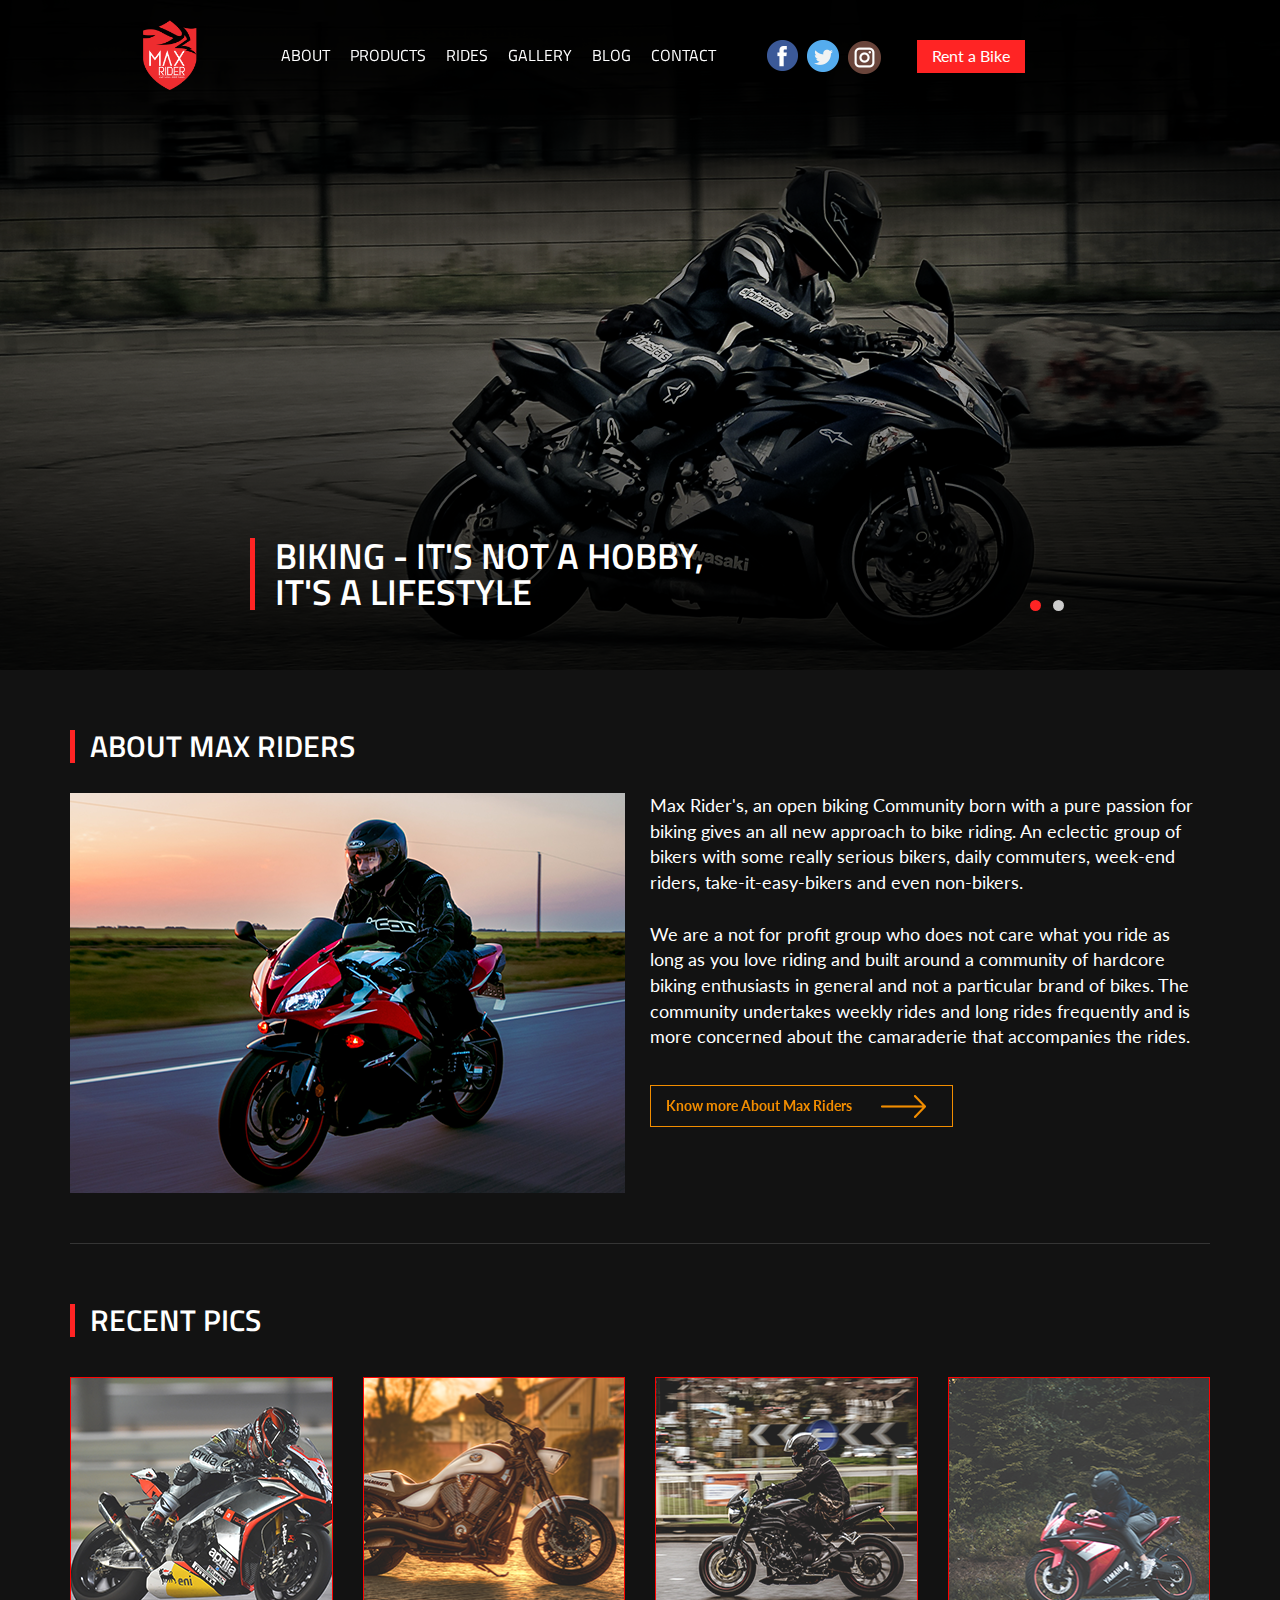
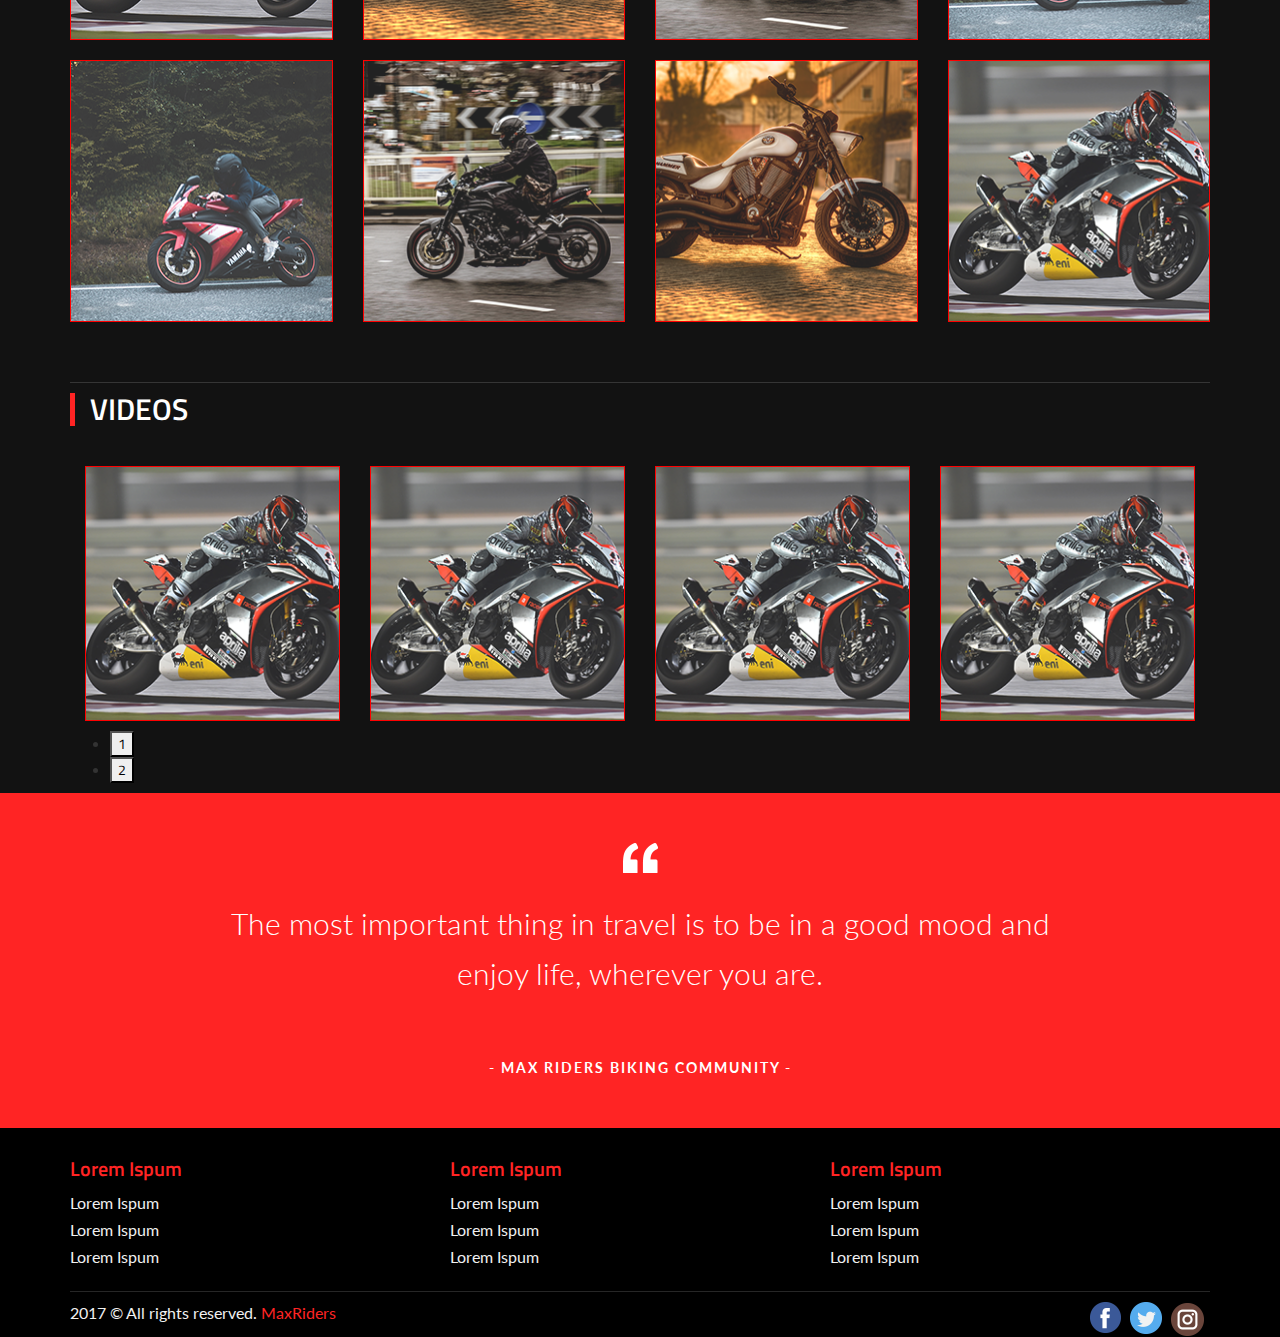
==== max-riders/index.html @ bf272538 "Update index.html" ====
<!DOCTYPE html>
<html>
  <head>
    <meta content="text/html; charset=utf-8" http-equiv="content-type">
    <title></title>
    <meta name="viewport" content="width=device-width, initial-scale=1.0">
    <meta name="description" content="">
    <meta name="author" content="">
    <!-- favicon -->
    <link rel="icon" type="image/png" sizes="32x32" href="images/favicon/favicon-32x32.png">
    <link rel="icon" type="image/png" sizes="16x16" href="images/favicon/favicon-16x16.png">
    <link rel="icon" href="images/favicon/favicon.ico" />
    <!-- favicon -->
    <!-- fonts -->
    <link href="https://fonts.googleapis.com/css?family=Titillium+Web:300,400,600,700" rel="stylesheet">
    <link href="https://fonts.googleapis.com/css?family=Lato:400,700" rel="stylesheet">
    <!-- fonts -->

    <link href="css/bootstrap.min.css" rel="stylesheet" type="text/css">
    <link rel="stylesheet" type="text/css" href="css/slider.css"/>
    <link rel="stylesheet" type="text/css" href="css/slider.css"/>
    <link rel="stylesheet" type="text/css" href="css/slider.css"/>

    <link href="css/flexslider.css" rel="stylesheet" type="text/css">
    <link href="css/swipebox.css" rel="stylesheet" type="text/css">
    <link rel="stylesheet" href="css/font-awesome.min.css">
    <link href="css/style.css" rel="stylesheet" type="text/css">
    <!--[if lt IE 9]>
<script src="js/html5shiv.js"></script> <script src="js/respond.min.js"></script>
<![endif]-->
  </head>
  <body>
    <header class="home_header nav-down">
      <nav class="navbar navbar-default">
        <div class="container">
          <!-- Brand and toggle get grouped for better mobile display -->
          <div class="navbar-header">
            <div id="nav-icon3" class="navbar-toggle collapsed" data-toggle="collapse"

              data-target="#bs-example-navbar-collapse-1" aria-expanded="false">
              <span></span> <span></span> <span></span> <span></span> </div>
            <a class="navbar-brand" href="index.html"></a>
          </div>
          <!-- Collect the nav links, forms, and other content for toggling -->
          <div class="collapse navbar-collapse" id="bs-example-navbar-collapse-1">
            <ul class="nav navbar-nav navbar">
              <li><a href="#">About</a></li>
              <li><a href="#">Products</a></li>
              <li><a href="#">Rides</a></li>
              <li><a href="#">Gallery</a></li>
              <li><a href="#">Blog</a></li>
              <li><a href="#">Contact </a></li>
            </ul>

            <div class="social-menu">
		        <ul class="social-list">
		          <li class="facebook"></li>
		          <li class="twitter"></li>
		          <li class="instagram"></li>
		        </ul>  
          	</div>

          	<div class="rent-div"><a href="" class="rent-button">Rent a Bike</a></div>

          </div>

          
          <!-- /.navbar-collapse --> </div>
        <!-- /.container-fluid -->
      </nav>
    </header>

	  <section class="slider">
	    <div class="flexslider">
	      <ul class="slides">
	        <li>
	          <img src="images/banner.png" />
	          <p class="flex-caption">Biking - It's not a hobby, It's a lifestyle</p>
	        </li>
	        <li>
	          <img src="images/banner.png" />
	          <p class="flex-caption">Biking - It's not a hobby, It's a lifestyle</p>
	        </li>
	        
	      </ul>
	    </div>  
	  </section>

	  <div class="container">
	  	<section class="about-sec">
	  			<h4 class="sec-title">ABOUT MAX RIDERS</h4>
	  			<div class="col-md-6">
	  				<div class="row">
	  					<img src="images/about.png" class="img-rsponsive">
	  				</div>
  				</div>
	  			<div class="col-md-6">
	  				<div class="row">
	  					<span class="about-content">Max Rider's, an open biking Community born with a pure passion for biking gives an all new approach to bike riding. An eclectic group of bikers with some really serious bikers, daily commuters, week-end riders, take-it-easy-bikers and even non-bikers. <br><br>  

						We are a not for profit group who does not care what you ride as long as you love riding and built around a community of hardcore biking enthusiasts in general and not a particular brand of bikes. The community undertakes weekly rides and long rides frequently and is more concerned about the camaraderie that accompanies the rides.
						</span>		
	  					<a href="#" class="about-butt hvr-sweep-to-right">Know more About Max Riders</a>

	  				</div>
	  			</div>
		  </section>
		</div>	
        <!-- recent pics -->
        <div class="container">
        	<section class="about-sec">
        		<h4 class="sec-title">RECENT PICS</h4>
        		<div class="row">
		          <div class="col-md-3">
		              <div class="card">
		                <div class="card-head"><a rel="gallery-1" href="images/pic1.png" class="swipebox" title="pic"><img src="images/pic1.png"></a></div>
		              </div>  
		          </div>  
		          <div class="col-md-3">
		              <div class="card">
		                <div class="card-head"><a rel="gallery-1" href="images/pic2.png" class="swipebox" title="pic"><img src="images/pic2.png"></a></div>
		              </div>  
		          </div> 
		          <div class="col-md-3">
		              <div class="card">
		                <div class="card-head"><a rel="gallery-1" href="images/pic3.png" class="swipebox" title="pic"><img src="images/pic3.png"></a></div>
		              </div>  
		          </div> 
		          <div class="col-md-3">
		              <div class="card">
		                <div class="card-head"><a rel="gallery-1" href="images/pic4.png" class="swipebox" title="pic"><img src="images/pic4.png"></a></div>
		              </div>  
		          </div> 
		          <div class="col-md-3">
		              <div class="card">
		                <div class="card-head"><a rel="gallery-1" href="images/pic4.png" class="swipebox" title="pic"><img src="images/pic4.png"></a></div>
		              </div>  
		          </div> 
		          <div class="col-md-3">
		              <div class="card">
		                <div class="card-head"><a rel="gallery-1" href="images/pic3.png" class="swipebox" title="pic"><img src="images/pic3.png"></a></div>
		              </div>  
		          </div> 
		          <div class="col-md-3">
		              <div class="card">
		                <div class="card-head"><a rel="gallery-1" href="images/pic2.png" class="swipebox" title="pic"><img src="images/pic2.png"></a></div>
		              </div>  
		          </div> 
		          <div class="col-md-3">
		              <div class="card">
		                <div class="card-head"><a rel="gallery-1" href="images/pic1.png" class="swipebox" title="pic"><img src="images/pic1.png"></a></div>
		              </div>  
		          </div> 
		      	</div><!-- row -->
           </section>
        </div>

        <div class="container">
        	<section class="video-section">  
			<h4 class="sec-title">VIDEOS</h4>
			    <div class="video-card">
				  <div class="col-md-3">
		              <div class="card">
		                <div class="card-head"><a rel="gallery-1" href="images/pic1.png" class="swipebox" title="pic"><img src="images/pic1.png"></a></div>
		              </div>  
		          </div> 
				  <div class="col-md-3">
		              <div class="card">
		                <div class="card-head"><a rel="gallery-1" href="images/pic1.png" class="swipebox" title="pic"><img src="images/pic1.png"></a></div>
		              </div>  
		          </div> 
				  <div class="col-md-3">
		              <div class="card">
		                <div class="card-head"><a rel="gallery-1" href="images/pic1.png" class="swipebox" title="pic"><img src="images/pic1.png"></a></div>
		              </div>  
		          </div> 
				  <div class="col-md-3">
		              <div class="card">
		                <div class="card-head"><a rel="gallery-1" href="images/pic1.png" class="swipebox" title="pic"><img src="images/pic1.png"></a></div>
		              </div>  
		          </div> 
				  <div class="col-md-3">
		              <div class="card">
		                <div class="card-head"><a rel="gallery-1" href="images/pic1.png" class="swipebox" title="pic"><img src="images/pic1.png"></a></div>
		              </div>  
		          </div> 
				</div> 
        	</section>
        </div>	

        <!-- quotes -->
        <section class="red quotes-section">
        	<div class="container">
        		<div class="wrapper">
        			<span class="quotes-img"></span>
        			<span class="quotes-text">The most important thing in travel is to be in a good mood and enjoy life, wherever you are.</span>
        			<span class="quotes-author">- Max Riders Biking Community -</span>
        		</div>	
        	</div>	
        </section>
   <!-- <div class="col-md-3">
              <div class="card-product">
                <div class="card-head"><img src="images/pic1.png"></div>
                <div class="card-footer">something goes here</div>
              </div>  
          </div>  -->
    <footer>
      <div class="container">
        <div class="footer-menu">
        	<div class="col-md-4">
        		<div class="row">
        		<h5 class="menu-title">Lorem Ispum</h5>
        		<ul class="foot-list">
        			<li>Lorem Ispum</li>
        			<li>Lorem Ispum</li>
        			<li>Lorem Ispum</li>
        		</ul>	
        		</div>
        	</div>
        	<div class="col-md-4">
        		<div class="row">
        		<h5 class="menu-title">Lorem Ispum</h5>
        		<ul class="foot-list">
        			<li>Lorem Ispum</li>
        			<li>Lorem Ispum</li>
        			<li>Lorem Ispum</li>
        		</ul>
        		</div>	
        	</div>
        	<div class="col-md-4">
        		<div class="row">
        		<h5 class="menu-title">Lorem Ispum</h5>
        		<ul class="foot-list">
        			<li>Lorem Ispum</li>
        			<li>Lorem Ispum</li>
        			<li>Lorem Ispum</li>
        		</ul>
        		</div>
        	</div>
        </div>			
      	<div class="copyrights-sec">
        	<div class="col-md-6">
        		<div class="row">
          			<p class="copy">2017 &copy; All rights reserved. <span class="maxriders">MaxRiders</span></p>
        		</div>	
        	</div>
        	<div class="col-md-6">
          		<div class="row">
          			<div class="social-menu">
				        <ul class="social-list">
				          <li class="facebook"></li>
				          <li class="twitter"></li>
				          <li class="instagram"></li>
				        </ul>  
          			</div>
          		</div>	
        	</div>
      	</div>
      </div>
    </footer>
    <script src="js/jquery.min.js"></script>
    <script src="js/bootstrap.min.js"></script>
    <script src="js/flexslider-min.js"></script>
    <script src="js/jquery.swipebox.js"></script>
    <script src="js/slick.js"></script>

    <script src="js/custom.js"></script>
    <script type="text/javascript">
  

jQuery(document).ready(function () {
  $(document).ready(function(){
    $('#nav-icon3').click(function(){
      $(this).toggleClass('open');
    });
});

$(window).load(function() {
  $('.flexslider').flexslider({
    animation: "slide",
    directionNav: false
  });
});

});

$('.video-card').slick({
  dots: true,
  arrows:false,
  infinite: false,
  speed: 300,
  slidesToShow: 4,
  slidesToScroll: 4
  });
</script>
<script type="text/javascript">
;( function( $ ) {

	$( '.swipebox' ).swipebox();

} )( jQuery );
</script>

</body>
</html>
---- max-riders/css/slider.css ----
/* Slider */
.slick-slider
{
    position: relative;

    display: block;
    box-sizing: border-box;

    -webkit-user-select: none;
       -moz-user-select: none;
        -ms-user-select: none;
            user-select: none;

    -webkit-touch-callout: none;
    -khtml-user-select: none;
    -ms-touch-action: pan-y;
        touch-action: pan-y;
    -webkit-tap-highlight-color: transparent;
}

.slick-list
{
    position: relative;

    display: block;
    overflow: hidden;

    margin: 0;
    padding: 0;
}
.slick-list:focus
{
    outline: none;
}
.slick-list.dragging
{
    cursor: pointer;
    cursor: hand;
}

.slick-slider .slick-track,
.slick-slider .slick-list
{
    -webkit-transform: translate3d(0, 0, 0);
       -moz-transform: translate3d(0, 0, 0);
        -ms-transform: translate3d(0, 0, 0);
         -o-transform: translate3d(0, 0, 0);
            transform: translate3d(0, 0, 0);
}

.slick-track
{
    position: relative;
    top: 0;
    left: 0;

    display: block;
    margin-left: auto;
    margin-right: auto;
}
.slick-track:before,
.slick-track:after
{
    display: table;

    content: '';
}
.slick-track:after
{
    clear: both;
}
.slick-loading .slick-track
{
    visibility: hidden;
}

.slick-slide
{
    display: none;
    float: left;

    height: 100%;
    min-height: 1px;
}
[dir='rtl'] .slick-slide
{
    float: right;
}
.slick-slide img
{
    display: block;
}
.slick-slide.slick-loading img
{
    display: none;
}
.slick-slide.dragging img
{
    pointer-events: none;
}
.slick-initialized .slick-slide
{
    display: block;
}
.slick-loading .slick-slide
{
    visibility: hidden;
}
.slick-vertical .slick-slide
{
    display: block;

    height: auto;

    border: 1px solid transparent;
}
.slick-arrow.slick-hidden {
    display: none;
}
---- max-riders/css/slider.css ----
/* Slider */
.slick-slider
{
    position: relative;

    display: block;
    box-sizing: border-box;

    -webkit-user-select: none;
       -moz-user-select: none;
        -ms-user-select: none;
            user-select: none;

    -webkit-touch-callout: none;
    -khtml-user-select: none;
    -ms-touch-action: pan-y;
        touch-action: pan-y;
    -webkit-tap-highlight-color: transparent;
}

.slick-list
{
    position: relative;

    display: block;
    overflow: hidden;

    margin: 0;
    padding: 0;
}
.slick-list:focus
{
    outline: none;
}
.slick-list.dragging
{
    cursor: pointer;
    cursor: hand;
}

.slick-slider .slick-track,
.slick-slider .slick-list
{
    -webkit-transform: translate3d(0, 0, 0);
       -moz-transform: translate3d(0, 0, 0);
        -ms-transform: translate3d(0, 0, 0);
         -o-transform: translate3d(0, 0, 0);
            transform: translate3d(0, 0, 0);
}

.slick-track
{
    position: relative;
    top: 0;
    left: 0;

    display: block;
    margin-left: auto;
    margin-right: auto;
}
.slick-track:before,
.slick-track:after
{
    display: table;

    content: '';
}
.slick-track:after
{
    clear: both;
}
.slick-loading .slick-track
{
    visibility: hidden;
}

.slick-slide
{
    display: none;
    float: left;

    height: 100%;
    min-height: 1px;
}
[dir='rtl'] .slick-slide
{
    float: right;
}
.slick-slide img
{
    display: block;
}
.slick-slide.slick-loading img
{
    display: none;
}
.slick-slide.dragging img
{
    pointer-events: none;
}
.slick-initialized .slick-slide
{
    display: block;
}
.slick-loading .slick-slide
{
    visibility: hidden;
}
.slick-vertical .slick-slide
{
    display: block;

    height: auto;

    border: 1px solid transparent;
}
.slick-arrow.slick-hidden {
    display: none;
}
---- max-riders/css/slider.css ----
/* Slider */
.slick-slider
{
    position: relative;

    display: block;
    box-sizing: border-box;

    -webkit-user-select: none;
       -moz-user-select: none;
        -ms-user-select: none;
            user-select: none;

    -webkit-touch-callout: none;
    -khtml-user-select: none;
    -ms-touch-action: pan-y;
        touch-action: pan-y;
    -webkit-tap-highlight-color: transparent;
}

.slick-list
{
    position: relative;

    display: block;
    overflow: hidden;

    margin: 0;
    padding: 0;
}
.slick-list:focus
{
    outline: none;
}
.slick-list.dragging
{
    cursor: pointer;
    cursor: hand;
}

.slick-slider .slick-track,
.slick-slider .slick-list
{
    -webkit-transform: translate3d(0, 0, 0);
       -moz-transform: translate3d(0, 0, 0);
        -ms-transform: translate3d(0, 0, 0);
         -o-transform: translate3d(0, 0, 0);
            transform: translate3d(0, 0, 0);
}

.slick-track
{
    position: relative;
    top: 0;
    left: 0;

    display: block;
    margin-left: auto;
    margin-right: auto;
}
.slick-track:before,
.slick-track:after
{
    display: table;

    content: '';
}
.slick-track:after
{
    clear: both;
}
.slick-loading .slick-track
{
    visibility: hidden;
}

.slick-slide
{
    display: none;
    float: left;

    height: 100%;
    min-height: 1px;
}
[dir='rtl'] .slick-slide
{
    float: right;
}
.slick-slide img
{
    display: block;
}
.slick-slide.slick-loading img
{
    display: none;
}
.slick-slide.dragging img
{
    pointer-events: none;
}
.slick-initialized .slick-slide
{
    display: block;
}
.slick-loading .slick-slide
{
    visibility: hidden;
}
.slick-vertical .slick-slide
{
    display: block;

    height: auto;

    border: 1px solid transparent;
}
.slick-arrow.slick-hidden {
    display: none;
}
---- max-riders/css/swipebox.css ----
/*! Swipebox v1.3.0 | Constantin Saguin csag.co | MIT License | github.com/brutaldesign/swipebox */
html.swipebox-html.swipebox-touch {
  overflow: hidden !important;
}

#swipebox-overlay img {
  border: none !important;
}

#swipebox-overlay {
  width: 100%;
  height: 100%;
  position: fixed;
  top: 0;
  left: 0;
  z-index: 99999 !important;
  overflow: hidden;
  -webkit-user-select: none;
     -moz-user-select: none;
      -ms-user-select: none;
          user-select: none;
}

#swipebox-container {
  position: relative;
  width: 100%;
  height: 100%;
}

#swipebox-slider {
  -webkit-transition: -webkit-transform 0.4s ease;
          transition: transform 0.4s ease;
  height: 100%;
  left: 0;
  top: 0;
  width: 100%;
  white-space: nowrap;
  position: absolute;
  display: none;
  cursor: pointer;
}
#swipebox-slider .slide {
  height: 100%;
  width: 100%;
  line-height: 1px;
  text-align: center;
  display: inline-block;
}
#swipebox-slider .slide:before {
  content: "";
  display: inline-block;
  height: 50%;
  width: 1px;
  margin-right: -1px;
}
#swipebox-slider .slide img,
#swipebox-slider .slide .swipebox-video-container,
#swipebox-slider .slide .swipebox-inline-container {
  display: inline-block;
  max-height: 100%;
  max-width: 100%;
  margin: 0;
  padding: 0;
  width: auto;
  height: auto;
  vertical-align: middle;
}
#swipebox-slider .slide .swipebox-video-container {
  background: none;
  max-width: 1140px;
  max-height: 100%;
  width: 100%;
  padding: 5%;
  -webkit-box-sizing: border-box;
          box-sizing: border-box;
}
#swipebox-slider .slide .swipebox-video-container .swipebox-video {
  width: 100%;
  height: 0;
  padding-bottom: 56.25%;
  overflow: hidden;
  position: relative;
}
#swipebox-slider .slide .swipebox-video-container .swipebox-video iframe {
  width: 100% !important;
  height: 100% !important;
  position: absolute;
  top: 0;
  left: 0;
}
#swipebox-slider .slide-loading {
  background: url(../images/loader.gif) no-repeat center center;
}

#swipebox-bottom-bar,
#swipebox-top-bar {
  -webkit-transition: 0.5s;
          transition: 0.5s;
  position: absolute;
  left: 0;
  z-index: 999;
  height: 50px;
  width: 100%;
}

#swipebox-bottom-bar {
  bottom: -50px;
}
#swipebox-bottom-bar.visible-bars {
  -webkit-transform: translate3d(0, -50px, 0);
          transform: translate3d(0, -50px, 0);
}

#swipebox-top-bar {
  top: -50px;
}
#swipebox-top-bar.visible-bars {
  -webkit-transform: translate3d(0, 50px, 0);
          transform: translate3d(0, 50px, 0);
}

#swipebox-title {
  display: block;
  width: 100%;
  text-align: center;
}

#swipebox-prev,
#swipebox-next,
#swipebox-close {
  background-image: url(../images/icons.png);
  background-repeat: no-repeat;
  border: none !important;
  text-decoration: none !important;
  cursor: pointer;
  width: 50px;
  height: 50px;
  top: 0;
}

#swipebox-arrows {
  display: block;
  margin: 0 auto;
  width: 100%;
  height: 50px;
}

#swipebox-prev {
  background-position: -32px 13px;
  float: left;
}

#swipebox-next {
  background-position: -78px 13px;
  float: right;
}

#swipebox-close {
  top: 0;
  right: 0;
  position: absolute;
  z-index: 9999;
  background-position: 15px 12px;
}

.swipebox-no-close-button #swipebox-close {
  display: none;
}

#swipebox-prev.disabled,
#swipebox-next.disabled {
  opacity: 0.3;
}

.swipebox-no-touch #swipebox-overlay.rightSpring #swipebox-slider {
  -webkit-animation: rightSpring 0.3s;
          animation: rightSpring 0.3s;
}
.swipebox-no-touch #swipebox-overlay.leftSpring #swipebox-slider {
  -webkit-animation: leftSpring 0.3s;
          animation: leftSpring 0.3s;
}

.swipebox-touch #swipebox-container:before, .swipebox-touch #swipebox-container:after {
  -webkit-backface-visibility: hidden;
          backface-visibility: hidden;
  -webkit-transition: all .3s ease;
          transition: all .3s ease;
  content: ' ';
  position: absolute;
  z-index: 999;
  top: 0;
  height: 100%;
  width: 20px;
  opacity: 0;
}
.swipebox-touch #swipebox-container:before {
  left: 0;
  -webkit-box-shadow: inset 10px 0px 10px -8px #656565;
          box-shadow: inset 10px 0px 10px -8px #656565;
}
.swipebox-touch #swipebox-container:after {
  right: 0;
  -webkit-box-shadow: inset -10px 0px 10px -8px #656565;
          box-shadow: inset -10px 0px 10px -8px #656565;
}
.swipebox-touch #swipebox-overlay.leftSpringTouch #swipebox-container:before {
  opacity: 1;
}
.swipebox-touch #swipebox-overlay.rightSpringTouch #swipebox-container:after {
  opacity: 1;
}

@-webkit-keyframes rightSpring {
  0% {
    left: 0;
  }

  50% {
    left: -30px;
  }

  100% {
    left: 0;
  }
}

@keyframes rightSpring {
  0% {
    left: 0;
  }

  50% {
    left: -30px;
  }

  100% {
    left: 0;
  }
}
@-webkit-keyframes leftSpring {
  0% {
    left: 0;
  }

  50% {
    left: 30px;
  }

  100% {
    left: 0;
  }
}
@keyframes leftSpring {
  0% {
    left: 0;
  }

  50% {
    left: 30px;
  }

  100% {
    left: 0;
  }
}
@media screen and (min-width: 800px) {
  #swipebox-close {
    right: 10px;
  }

  #swipebox-arrows {
    width: 92%;
    max-width: 800px;
  }
}
/* Skin 
--------------------------*/
#swipebox-overlay {
  background: #0d0d0d;
}

#swipebox-bottom-bar,
#swipebox-top-bar {
  text-shadow: 1px 1px 1px black;
  background: #000;
  opacity: 0.95;
}

#swipebox-top-bar {
  color: white !important;
  font-size: 15px;
  line-height: 43px;
  font-family: Helvetica, Arial, sans-serif;
}
---- max-riders/css/style.css ----
body{font-family: 'Lato', sans-serif;font-family: 'Titillium Web', sans-serif;background: #121212}
.col-centered{float:none !important;margin:0 auto;}
.center{margin:0 auto;display:block;}
.navbar-brand{float:left;padding:35px 15px;font-size:18px;line-height:20px;width:200px;height:50px;background-image:url(../images/logo.png);background-repeat:no-repeat;background-position:center;background-size:contain;}
nav.navbar.navbar-default{background:rgba(0,0,0,.5);border:none;margin-bottom:0px;border-radius:0;padding: 20px 0px;}
.navbar>.container .navbar-brand{margin-left:unset;}
.social-menu {display: inline;float: left;margin: 20px 0px; }
ul.social-list { list-style: none;}
ul.social-list li {float: left;width: 40px;height: 35px;padding-right: 5px; }
li.facebook { background: url(../images/facebook.png) no-repeat 0 0;}
li.twitter { background: url(../images/twitter.png) no-repeat 0 0;}
li.instagram { background: url(../images/instagram.png) no-repeat 0 0;}
.rent-div { display: block;margin: 20px 30px;float: left;}
a.rent-button {padding: 5px 15px;background: #ff2424;color: #fff;display: block;font-size: 16px;font-family: 'Lato', sans-serif;ont-weight: 700;transition: 0.3s ease;}
a.rent-button:hover {background: #e21b1b;color: #fff;transition: 0.3s ease;text-decoration: none;}
.home_header  {position: fixed;top: 0;transition: top 0.2s ease-in-out;width: 100%;height: 80px;z-index: 999;}
.nav-up {top: -80px; }
nav.navbar.navbar-default .nav li a{color:#fff;font-size:16px;text-transform:uppercase;font-family: 'Titillium Web', sans-serif;padding:0px 10px;margin:10px 0px;line-height:18px;}
nav.navbar.navbar-default .nav li a:hover{color:#ff2424;}
.navbar-nav li{padding:15px 0px;}
.navbar-default .navbar-toggle{border-color:transparent;background:transparent;}
.navbar-default .navbar-toggle:hover, .navbar-default .navbar-toggle:focus{background-color:transparent;border:none;outline:none;}
.navbar-toggle{margin-top:15px;}
#nav-icon3{width:30px;height:30px;position:relative;-webkit-transform:rotate(0deg);-moz-transform:rotate(0deg);-o-transform:rotate(0deg);transform:rotate(0deg);-webkit-transition:.5s ease-in-out;-moz-transition:.5s ease-in-out;-o-transition:.5s ease-in-out;transition:.5s ease-in-out;cursor:pointer;}
#nav-icon3 span{display:block;position:absolute;height:3px;width:100%;background:#d3531a;border-radius:9px;opacity:1;left:0;-webkit-transform:rotate(0deg);-moz-transform:rotate(0deg);-o-transform:rotate(0deg);transform:rotate(0deg);-webkit-transition:.25s ease-in-out;-moz-transition:.25s ease-in-out;-o-transition:.25s ease-in-out;transition:.25s ease-in-out;}
#nav-icon3 span:nth-child(1){top:0px;}
#nav-icon3 span:nth-child(2),#nav-icon3 span:nth-child(3){top:10px;}
#nav-icon3 span:nth-child(4){top:20px;}
#nav-icon3.open span:nth-child(1){top:18px;width:0%;left:50%;}
#nav-icon3.open span:nth-child(2){-webkit-transform:rotate(45deg);-moz-transform:rotate(45deg);-o-transform:rotate(45deg);transform:rotate(45deg);}
#nav-icon3.open span:nth-child(3){-webkit-transform:rotate(-45deg);-moz-transform:rotate(-45deg);-o-transform:rotate(-45deg);transform:rotate(-45deg);}
#nav-icon3.open span:nth-child(4){top:18px;width:0%;left:50%;}
p.flex-caption {position: absolute;color: #fff;bottom: 50px;margin-left: 250px;width: 500px;text-transform: uppercase;font-size: 36px;line-height: 1;font-weight: 600;border-left: 5px solid #ff2424;padding-left: 20px;font-family: 'Titillium Web', sans-serif;}

/*about section*/
section.about-sec { display: block; padding: 50px 0px;border-bottom: 1px solid #353535;overflow: hidden;clear: both;}
h4.sec-title {border-left: 5px solid #ff2424;padding-left: 15px;text-transform: uppercase;font-size: 30px;font-family: 'Titillium Web', sans-serif;font-weight: 600;color: #fff;margin-bottom: 30px;}
span.about-content {  display: block;color: #fff;padding: 0px 10px;font-size: 18px; font-weight: 400;font-family: 'Lato', sans-serif;margin-bottom: 15px;}
a.about-butt { margin: 20px 10px;padding: 10px 100px 10px 15px;border: 1px solid #f28d00;color: #f28d00;font-family: 'Lato', sans-serif;font-weight: 700;background: url(../images/button-icon.png) no-repeat 90% center;display: inline-block;}
.hvr-sweep-to-right {display: inline-block;vertical-align: middle;-webkit-transform: perspective(1px) translateZ(0);transform: perspective(1px) translateZ(0);box-shadow: 0 0 1px transparent;position: relative;-webkit-transition-property: color;transition-property: color;-webkit-transition-duration: 0.2s;transition-duration: 0.2s;}
.hvr-sweep-to-right:before { content: "";position: absolute;z-index: -1;top: 0;left: 0;right: 0;bottom: 0;background: #f28d00;background: #f28d00 url(../images/button-icon-white.png) no-repeat 90% center;-webkit-transform: scaleX(0);transform: scaleX(0);-webkit-transform-origin: 0 50%;transform-origin: 0 50%;-webkit-transition-property: transform;transition-property: transform;-webkit-transition-duration: 0.2s;transition-duration: 0.2s;-webkit-transition-timing-function: ease-out;transition-timing-function: ease-out;}
.hvr-sweep-to-right:hover, .hvr-sweep-to-right:focus, .hvr-sweep-to-right:active {color: white;text-decoration: none;}
.hvr-sweep-to-right:hover:before, .hvr-sweep-to-right:focus:before, .hvr-sweep-to-right:active:before {-webkit-transform: scaleX(1); transform: scaleX(1);}

/*footer*/
footer {background: #000;display: block;padding: 20px 0px 0px;}
h5.menu-title{font-family: 'Titillium Web', sans-serif;font-weight: 600;font-size: 20px;color: #ff2424}
ul.foot-list {list-style: none;padding: 0;}
ul.foot-list li{font-size: 16px;color: #f1f1f1;padding: 2px 0px; font-weight: 400;font-family: 'Lato', sans-serif;}
.footer-menu {display: block;padding-bottom: 10px;overflow: auto;border-bottom: 1px solid #262626;}
.copyrights-sec {display: block;padding: 10px 0px 0px;}
p.copy{font-size: 16px;font-weight: 400;font-family: 'Lato', sans-serif;color: #f1f1f1;}
.maxriders{color:#ff2424;}
.copyrights-sec .social-menu {display: inline; float: right; margin: 0 0px;}

/*red band*/
section.red.quotes-section { display: block; overflow: auto; padding: 50px 0px;background: #ff2424;}
span.quotes-img {display: block;padding: 15px 0px;background: url(../images/quotes.png) no-repeat center;}
span.quotes-text { display: block;color: #fff;font-size: 30px;font-weight: 300;font-family: 'Lato', sans-serif;padding:25px 130px 60px;text-align: center;line-height: 50px;}
span.quotes-author {display: block;text-align: center;color: #fff;font-size: 14px;text-transform: uppercase;letter-spacing: 2px;font-weight: 700;font-family: 'Lato', sans-serif;}
/*card styles*/

.card{border: 1px solid red;overflow: hidden;margin:10px 0px;}
.card:hover .card-head img{transform: scale(1.1);transition: 0.2s ease;}
.card-head img{width: 100%;transition: 0.2s ease;}

.card-product{border: 1px solid red;overflow: hidden;}
.card-product:hover {transition: 0.2s ease;background: red;z-index: 5}
.card-product:hover .card-head img{transition: 0.2s ease;background: red;z-index: 15}
.card-head img{width: 100%;transition: 0.2s ease;}

@media(max-width:1600px){
}
@media(max-width:1440px){
}
@media(max-width:1366px){




}
@media(max-width:1280px){
}

@media screen and (max-width: 1279px) and (min-width: 1025px) {

}


@media (max-width:1024px){
	.navbar-brand{float:left;padding:30px 15px;font-size:18px;line-height:20px;width:250px;height:29px;}
}

@media screen and (max-width: 1023px) and (min-width: 800px) {
}

@media (max-width:992px){}
@media(min-width:801px) (max-width:991px){}

@media(max-width:800px){
.navbar-brand{float:left;padding:32px 0px;font-size:18px;line-height:20px;width:180px;height:29px;}
nav.navbar.navbar-default .nav li a{color:#fff;font-size:11px;padding:0px 5px;margin:10px 0px;}
}

@media(max-width:767px){
.navbar>.container .navbar-brand{margin-left:15px;}
.navbar-nav li{padding:3px 0px;}
nav.navbar.navbar-default .nav li a{border-right:none;}
}

@media(max-width:667px){}
@media(max-width:640px){}
@media (max-width:480px){}
@media(max-width:435px){}
@media(max-width:414px){}
@media(max-width:375px){}
@media(max-width:360px){}
@media(max-width:320px){}
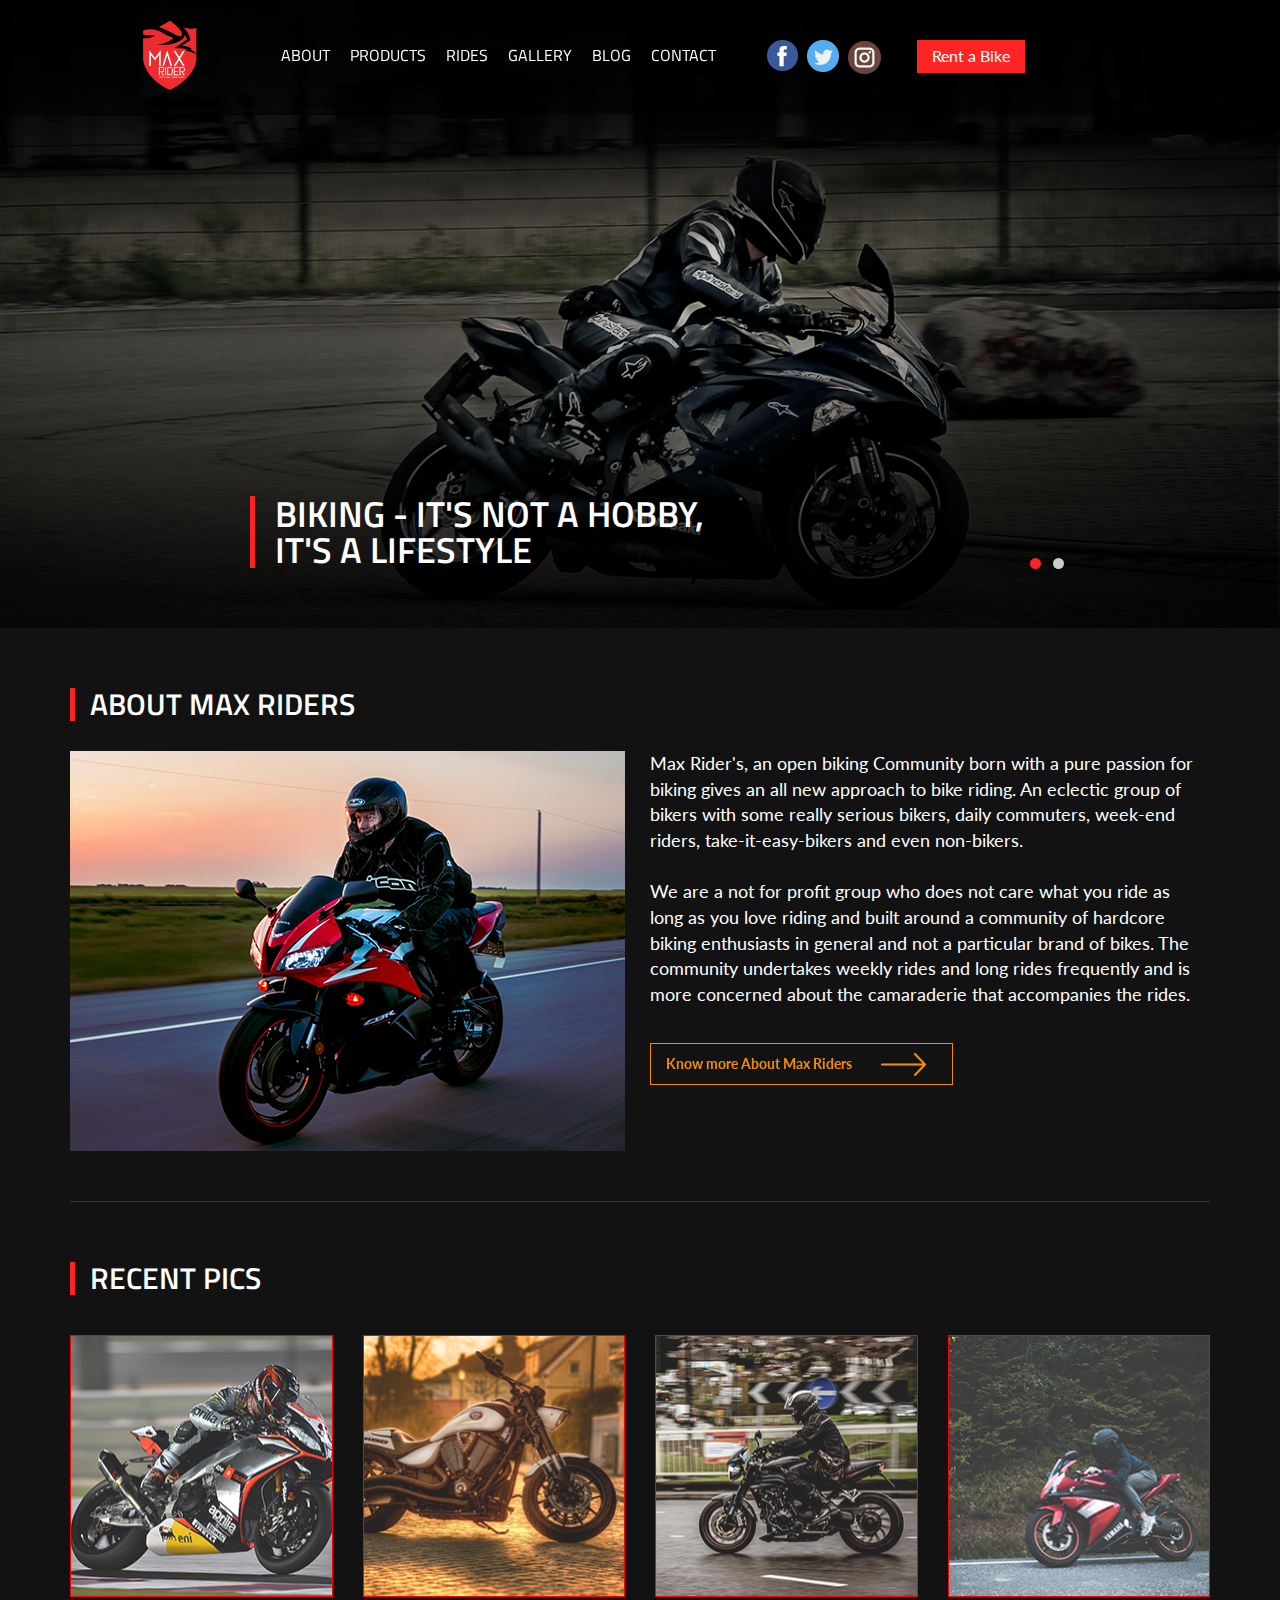
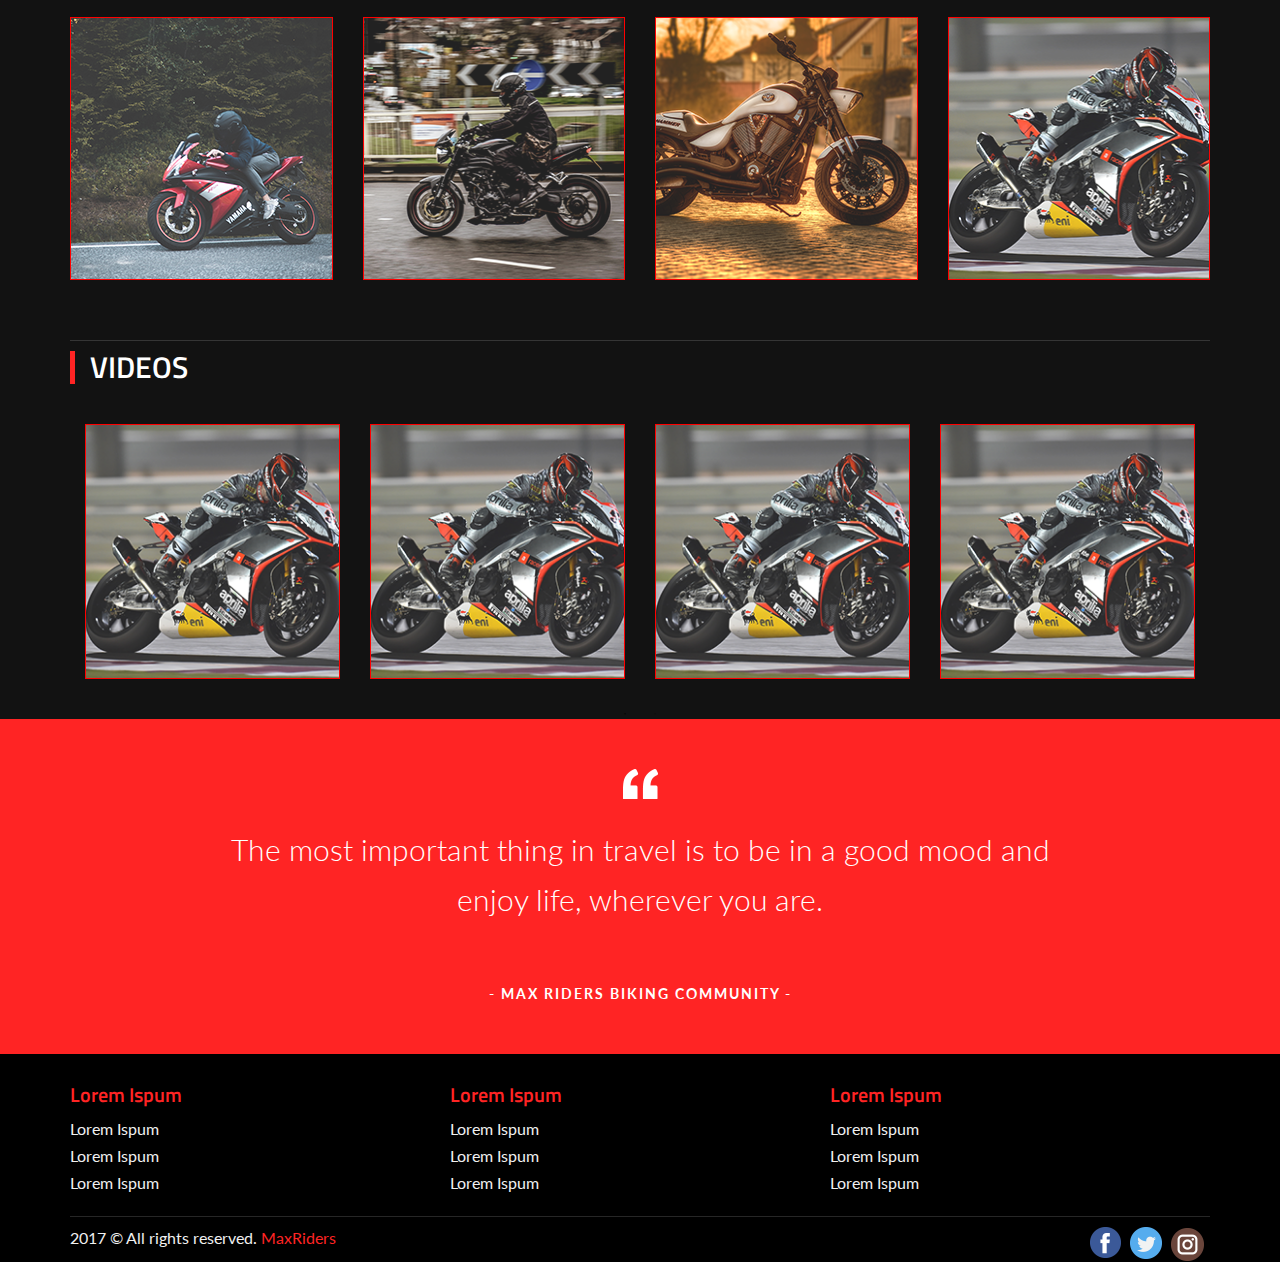
==== commit 65941bae: "Update index.html" ====
--- a/max-riders/index.html
+++ b/max-riders/index.html
@@ -296,7 +296,11 @@
 <script type="text/javascript">
 ;( function( $ ) {
 
-	$( '.swipebox' ).swipebox();
+	$( '.swipebox' ).swipebox( {
+		initialIndexOnArray : 0, // which image index to init when a array is passed
+		removeBarsOnMobile : false, // false will show top bar on mobile devices
+		hideBarsDelay : 3000, // delay before hiding bars on desktop
+	} );
 
 } )( jQuery );
 </script>
--- a/max-riders/css/slider.css
+++ b/max-riders/css/slider.css
@@ -117,3 +117,188 @@
 .slick-arrow.slick-hidden {
     display: none;
 }
+
+/* Arrows */
+.slick-prev,
+.slick-next
+{
+    font-size: 0;
+    line-height: 0;
+
+    position: absolute;
+    top: 50%;
+
+    display: block;
+
+    width: 20px;
+    height: 20px;
+    margin-top: -10px;
+    padding: 0;
+
+    cursor: pointer;
+
+    color: transparent;
+    border: none;
+    outline: none;
+    background: transparent;
+}
+.slick-prev:hover,
+.slick-prev:focus,
+.slick-next:hover,
+.slick-next:focus
+{
+    color: transparent;
+    outline: none;
+    background: transparent;
+}
+.slick-prev:hover:before,
+.slick-prev:focus:before,
+.slick-next:hover:before,
+.slick-next:focus:before
+{
+    opacity: 1;
+}
+.slick-prev.slick-disabled:before,
+.slick-next.slick-disabled:before
+{
+    opacity: .25;
+}
+
+.slick-prev:before,
+.slick-next:before
+{
+    font-family: 'slick';
+    font-size: 20px;
+    line-height: 1;
+
+    opacity: .75;
+    color: white;
+
+    -webkit-font-smoothing: antialiased;
+    -moz-osx-font-smoothing: grayscale;
+}
+
+.slick-prev
+{
+    left: -25px;
+}
+[dir='rtl'] .slick-prev
+{
+    right: -25px;
+    left: auto;
+}
+.slick-prev:before
+{
+    content: '←';
+}
+[dir='rtl'] .slick-prev:before
+{
+    content: '→';
+}
+
+.slick-next
+{
+    right: -25px;
+}
+[dir='rtl'] .slick-next
+{
+    right: auto;
+    left: -25px;
+}
+.slick-next:before
+{
+    content: '→';
+}
+[dir='rtl'] .slick-next:before
+{
+    content: '←';
+}
+
+/* Dots */
+.slick-slider
+{
+    margin-bottom: 30px;
+}
+
+.slick-dots
+{
+    position: absolute;
+    bottom: -45px;
+
+    display: block;
+
+    width: 100%;
+    padding: 0;
+
+    list-style: none;
+
+    text-align: center;
+}
+.slick-dots li
+{
+    position: relative;
+
+    display: inline-block;
+
+    width: 20px;
+    height: 20px;
+    margin: 0 5px;
+    padding: 0;
+
+    cursor: pointer;
+}
+.slick-dots li button
+{
+    font-size: 0;
+    line-height: 0;
+
+    display: block;
+
+    width: 20px;
+    height: 20px;
+    padding: 5px;
+
+    cursor: pointer;
+
+    color: transparent;
+    border: 0;
+    outline: none;
+    background: transparent;
+}
+.slick-dots li button:hover,
+.slick-dots li button:focus
+{
+    outline: none;
+}
+.slick-dots li button:hover:before,
+.slick-dots li button:focus:before
+{
+    opacity: 1;
+}
+.slick-dots li button:before
+{
+    font-family: 'slick';
+    font-size: 6px;
+    line-height: 20px;
+
+    position: absolute;
+    top: 0;
+    left: 0;
+
+    width: 20px;
+    height: 20px;
+
+    content: '•';
+    text-align: center;
+
+    opacity: .25;
+    color: black;
+
+    -webkit-font-smoothing: antialiased;
+    -moz-osx-font-smoothing: grayscale;
+}
+.slick-dots li.slick-active button:before
+{
+    opacity: .75;
+    color: black;
+}
--- a/max-riders/css/slider.css
+++ b/max-riders/css/slider.css
@@ -117,3 +117,188 @@
 .slick-arrow.slick-hidden {
     display: none;
 }
+
+/* Arrows */
+.slick-prev,
+.slick-next
+{
+    font-size: 0;
+    line-height: 0;
+
+    position: absolute;
+    top: 50%;
+
+    display: block;
+
+    width: 20px;
+    height: 20px;
+    margin-top: -10px;
+    padding: 0;
+
+    cursor: pointer;
+
+    color: transparent;
+    border: none;
+    outline: none;
+    background: transparent;
+}
+.slick-prev:hover,
+.slick-prev:focus,
+.slick-next:hover,
+.slick-next:focus
+{
+    color: transparent;
+    outline: none;
+    background: transparent;
+}
+.slick-prev:hover:before,
+.slick-prev:focus:before,
+.slick-next:hover:before,
+.slick-next:focus:before
+{
+    opacity: 1;
+}
+.slick-prev.slick-disabled:before,
+.slick-next.slick-disabled:before
+{
+    opacity: .25;
+}
+
+.slick-prev:before,
+.slick-next:before
+{
+    font-family: 'slick';
+    font-size: 20px;
+    line-height: 1;
+
+    opacity: .75;
+    color: white;
+
+    -webkit-font-smoothing: antialiased;
+    -moz-osx-font-smoothing: grayscale;
+}
+
+.slick-prev
+{
+    left: -25px;
+}
+[dir='rtl'] .slick-prev
+{
+    right: -25px;
+    left: auto;
+}
+.slick-prev:before
+{
+    content: '←';
+}
+[dir='rtl'] .slick-prev:before
+{
+    content: '→';
+}
+
+.slick-next
+{
+    right: -25px;
+}
+[dir='rtl'] .slick-next
+{
+    right: auto;
+    left: -25px;
+}
+.slick-next:before
+{
+    content: '→';
+}
+[dir='rtl'] .slick-next:before
+{
+    content: '←';
+}
+
+/* Dots */
+.slick-slider
+{
+    margin-bottom: 30px;
+}
+
+.slick-dots
+{
+    position: absolute;
+    bottom: -45px;
+
+    display: block;
+
+    width: 100%;
+    padding: 0;
+
+    list-style: none;
+
+    text-align: center;
+}
+.slick-dots li
+{
+    position: relative;
+
+    display: inline-block;
+
+    width: 20px;
+    height: 20px;
+    margin: 0 5px;
+    padding: 0;
+
+    cursor: pointer;
+}
+.slick-dots li button
+{
+    font-size: 0;
+    line-height: 0;
+
+    display: block;
+
+    width: 20px;
+    height: 20px;
+    padding: 5px;
+
+    cursor: pointer;
+
+    color: transparent;
+    border: 0;
+    outline: none;
+    background: transparent;
+}
+.slick-dots li button:hover,
+.slick-dots li button:focus
+{
+    outline: none;
+}
+.slick-dots li button:hover:before,
+.slick-dots li button:focus:before
+{
+    opacity: 1;
+}
+.slick-dots li button:before
+{
+    font-family: 'slick';
+    font-size: 6px;
+    line-height: 20px;
+
+    position: absolute;
+    top: 0;
+    left: 0;
+
+    width: 20px;
+    height: 20px;
+
+    content: '•';
+    text-align: center;
+
+    opacity: .25;
+    color: black;
+
+    -webkit-font-smoothing: antialiased;
+    -moz-osx-font-smoothing: grayscale;
+}
+.slick-dots li.slick-active button:before
+{
+    opacity: .75;
+    color: black;
+}
--- a/max-riders/css/slider.css
+++ b/max-riders/css/slider.css
@@ -117,3 +117,188 @@
 .slick-arrow.slick-hidden {
     display: none;
 }
+
+/* Arrows */
+.slick-prev,
+.slick-next
+{
+    font-size: 0;
+    line-height: 0;
+
+    position: absolute;
+    top: 50%;
+
+    display: block;
+
+    width: 20px;
+    height: 20px;
+    margin-top: -10px;
+    padding: 0;
+
+    cursor: pointer;
+
+    color: transparent;
+    border: none;
+    outline: none;
+    background: transparent;
+}
+.slick-prev:hover,
+.slick-prev:focus,
+.slick-next:hover,
+.slick-next:focus
+{
+    color: transparent;
+    outline: none;
+    background: transparent;
+}
+.slick-prev:hover:before,
+.slick-prev:focus:before,
+.slick-next:hover:before,
+.slick-next:focus:before
+{
+    opacity: 1;
+}
+.slick-prev.slick-disabled:before,
+.slick-next.slick-disabled:before
+{
+    opacity: .25;
+}
+
+.slick-prev:before,
+.slick-next:before
+{
+    font-family: 'slick';
+    font-size: 20px;
+    line-height: 1;
+
+    opacity: .75;
+    color: white;
+
+    -webkit-font-smoothing: antialiased;
+    -moz-osx-font-smoothing: grayscale;
+}
+
+.slick-prev
+{
+    left: -25px;
+}
+[dir='rtl'] .slick-prev
+{
+    right: -25px;
+    left: auto;
+}
+.slick-prev:before
+{
+    content: '←';
+}
+[dir='rtl'] .slick-prev:before
+{
+    content: '→';
+}
+
+.slick-next
+{
+    right: -25px;
+}
+[dir='rtl'] .slick-next
+{
+    right: auto;
+    left: -25px;
+}
+.slick-next:before
+{
+    content: '→';
+}
+[dir='rtl'] .slick-next:before
+{
+    content: '←';
+}
+
+/* Dots */
+.slick-slider
+{
+    margin-bottom: 30px;
+}
+
+.slick-dots
+{
+    position: absolute;
+    bottom: -45px;
+
+    display: block;
+
+    width: 100%;
+    padding: 0;
+
+    list-style: none;
+
+    text-align: center;
+}
+.slick-dots li
+{
+    position: relative;
+
+    display: inline-block;
+
+    width: 20px;
+    height: 20px;
+    margin: 0 5px;
+    padding: 0;
+
+    cursor: pointer;
+}
+.slick-dots li button
+{
+    font-size: 0;
+    line-height: 0;
+
+    display: block;
+
+    width: 20px;
+    height: 20px;
+    padding: 5px;
+
+    cursor: pointer;
+
+    color: transparent;
+    border: 0;
+    outline: none;
+    background: transparent;
+}
+.slick-dots li button:hover,
+.slick-dots li button:focus
+{
+    outline: none;
+}
+.slick-dots li button:hover:before,
+.slick-dots li button:focus:before
+{
+    opacity: 1;
+}
+.slick-dots li button:before
+{
+    font-family: 'slick';
+    font-size: 6px;
+    line-height: 20px;
+
+    position: absolute;
+    top: 0;
+    left: 0;
+
+    width: 20px;
+    height: 20px;
+
+    content: '•';
+    text-align: center;
+
+    opacity: .25;
+    color: black;
+
+    -webkit-font-smoothing: antialiased;
+    -moz-osx-font-smoothing: grayscale;
+}
+.slick-dots li.slick-active button:before
+{
+    opacity: .75;
+    color: black;
+}
--- a/max-riders/css/style.css
+++ b/max-riders/css/style.css
@@ -16,7 +16,7 @@
 a.rent-button {padding: 5px 15px;background: #ff2424;color: #fff;display: block;font-size: 16px;font-family: 'Lato', sans-serif;ont-weight: 700;transition: 0.3s ease;}
 a.rent-button:hover {background: #e21b1b;color: #fff;transition: 0.3s ease;text-decoration: none;}
 .home_header  {position: fixed;top: 0;transition: top 0.2s ease-in-out;width: 100%;height: 80px;z-index: 999;}
-.nav-up {top: -80px; }
+.nav-up {top: -115px; }
 nav.navbar.navbar-default .nav li a{color:#fff;font-size:16px;text-transform:uppercase;font-family: 'Titillium Web', sans-serif;padding:0px 10px;margin:10px 0px;line-height:18px;}
 nav.navbar.navbar-default .nav li a:hover{color:#ff2424;}
 .navbar-nav li{padding:15px 0px;}
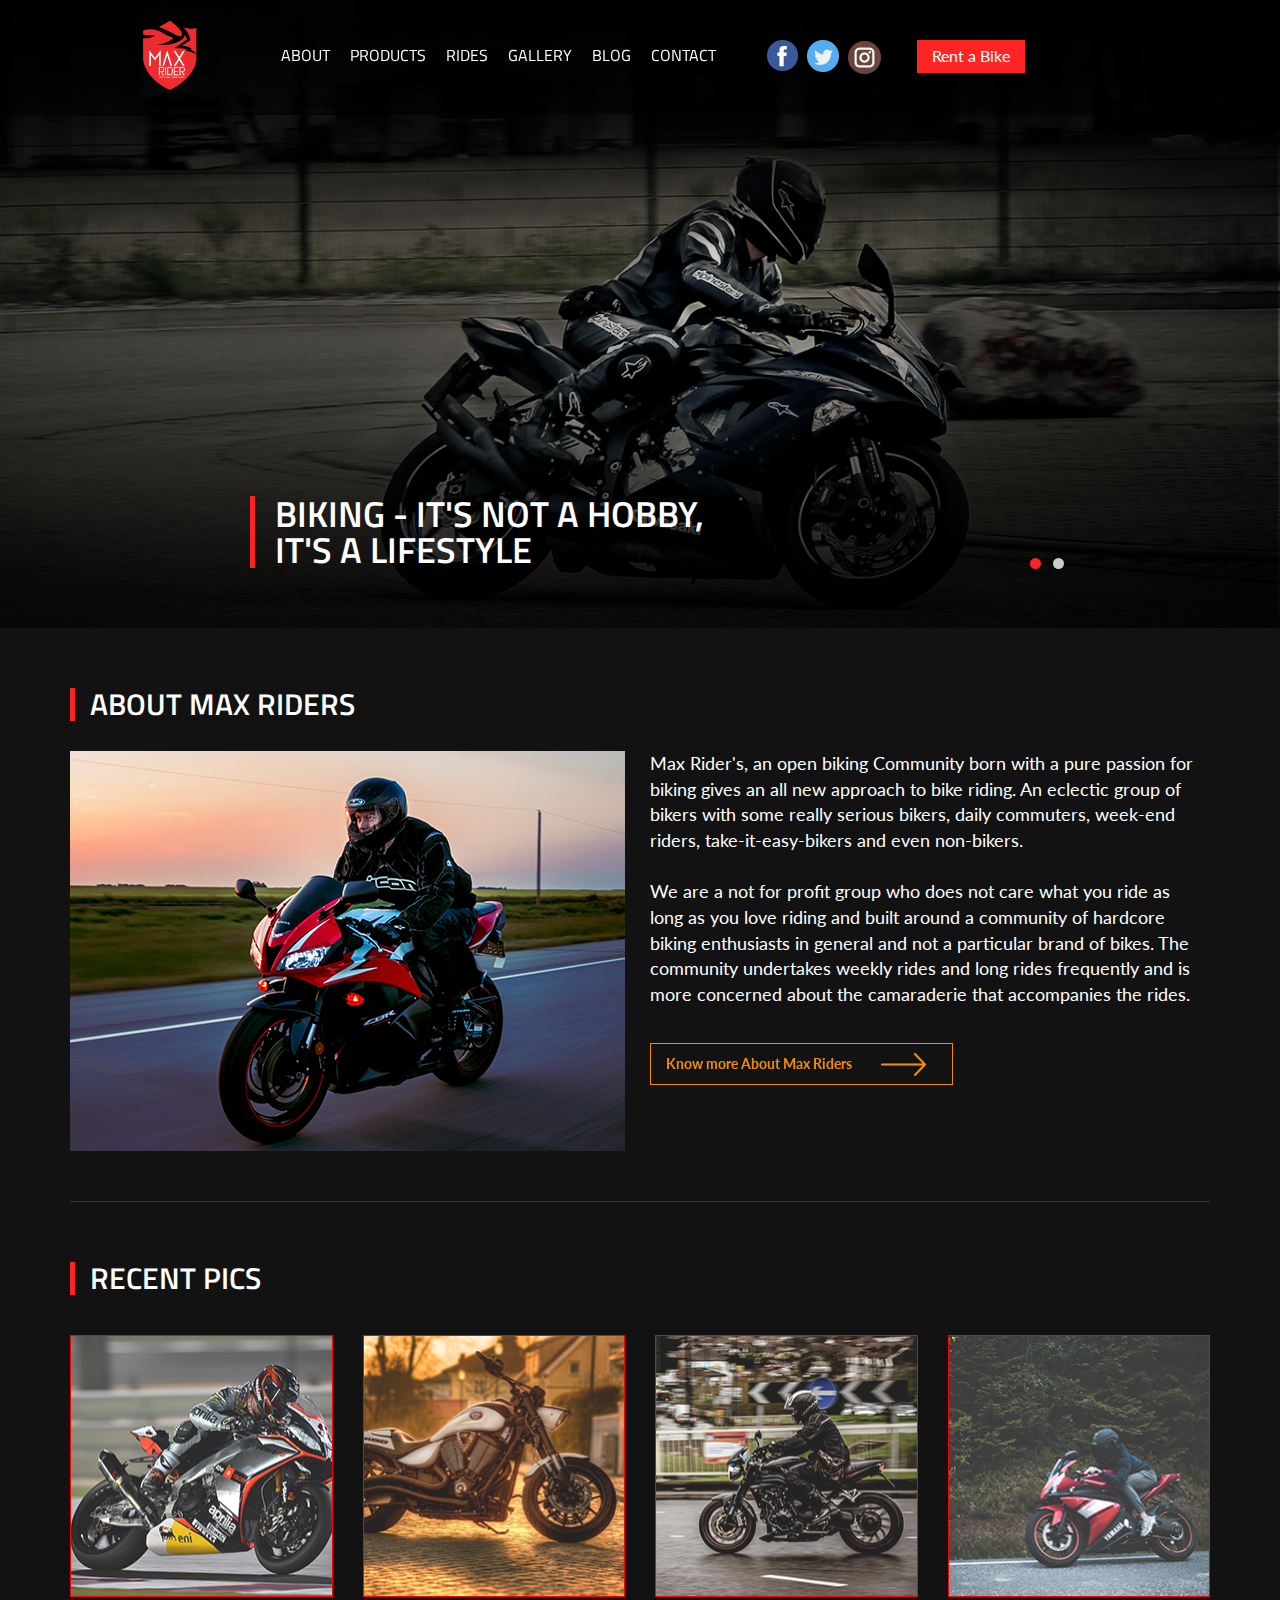
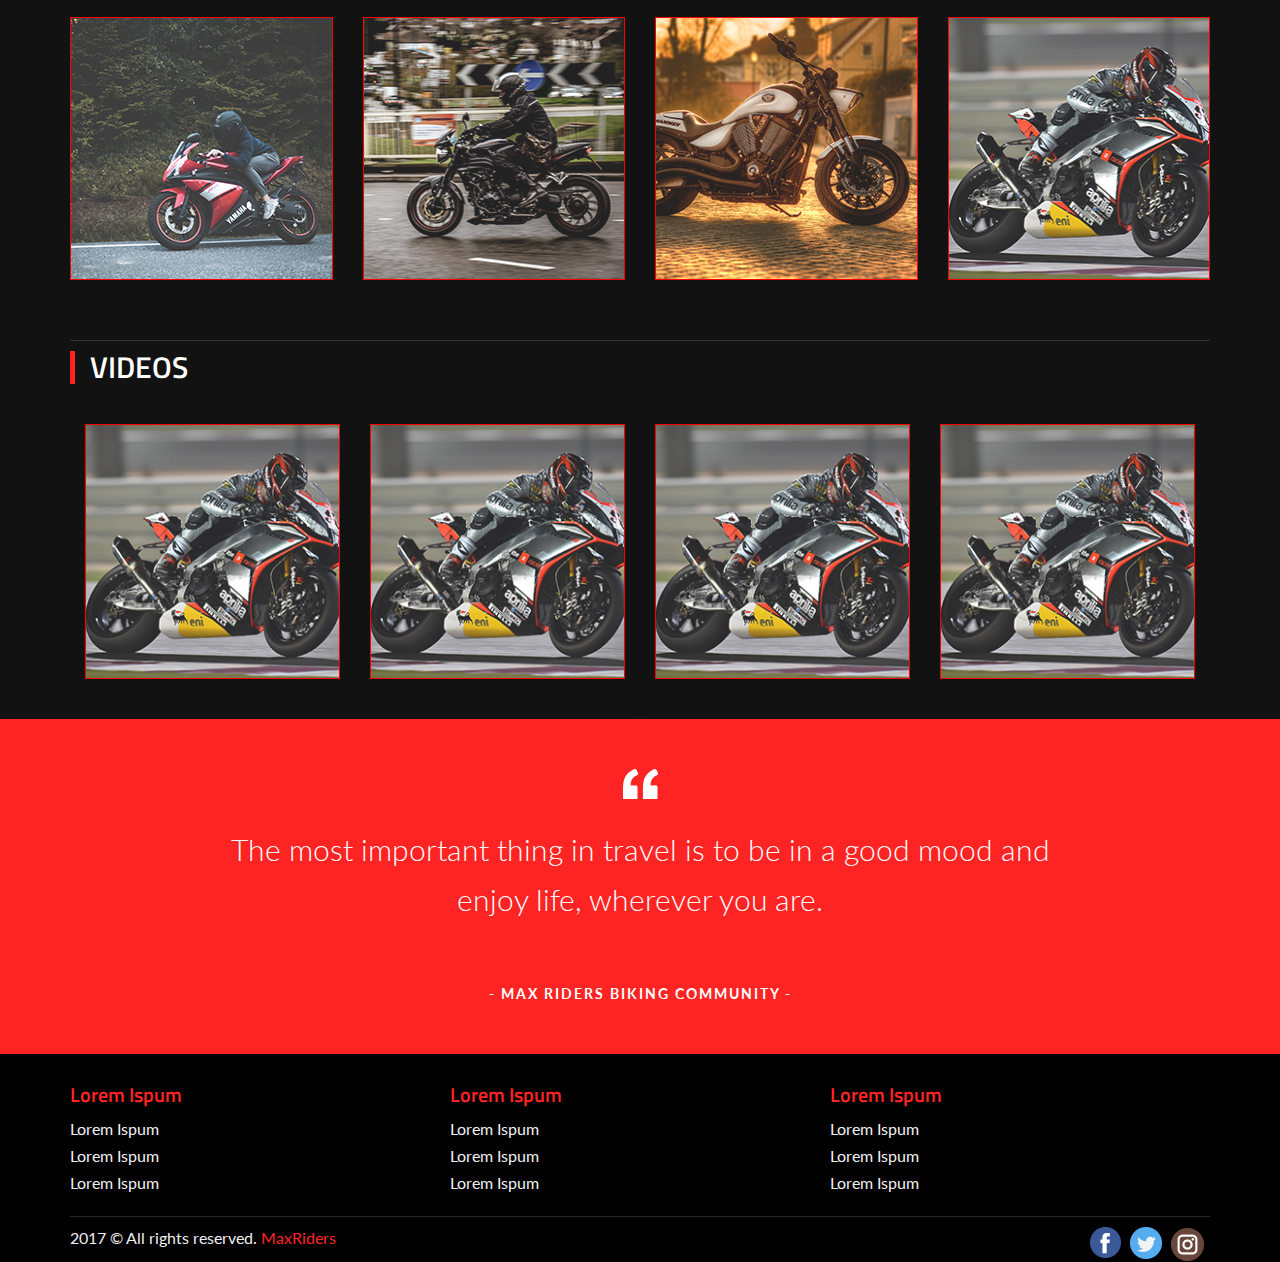
==== commit 377a3670: "Update index.html" ====
--- a/max-riders/index.html
+++ b/max-riders/index.html
@@ -285,12 +285,37 @@
 });
 
 $('.video-card').slick({
-  dots: true,
+  slidesToShow: 4,
+  slidesToScroll: 5,
+  autoplay: true,
+  autoplaySpeed: 2000,
   arrows:false,
-  infinite: false,
-  speed: 300,
-  slidesToShow: 4,
-  slidesToScroll: 4
+  dots:true,
+responsive: [
+    {
+      breakpoint: 1024,
+      settings: {
+        slidesToShow: 2,
+        slidesToScroll: 3,
+        infinite: true,
+        dots: true
+      }
+    },
+    {
+      breakpoint: 600,
+      settings: {
+        slidesToShow: 1,
+        slidesToScroll: 2
+      }
+    },
+    {
+      breakpoint: 480,
+      settings: {
+        slidesToShow: 1,
+        slidesToScroll: 1
+      }
+    }
+  ]
   });
 </script>
 <script type="text/javascript">
@@ -298,8 +323,7 @@
 
 	$( '.swipebox' ).swipebox( {
 		initialIndexOnArray : 0, // which image index to init when a array is passed
-		removeBarsOnMobile : false, // false will show top bar on mobile devices
-		hideBarsDelay : 3000, // delay before hiding bars on desktop
+
 	} );
 
 } )( jQuery );
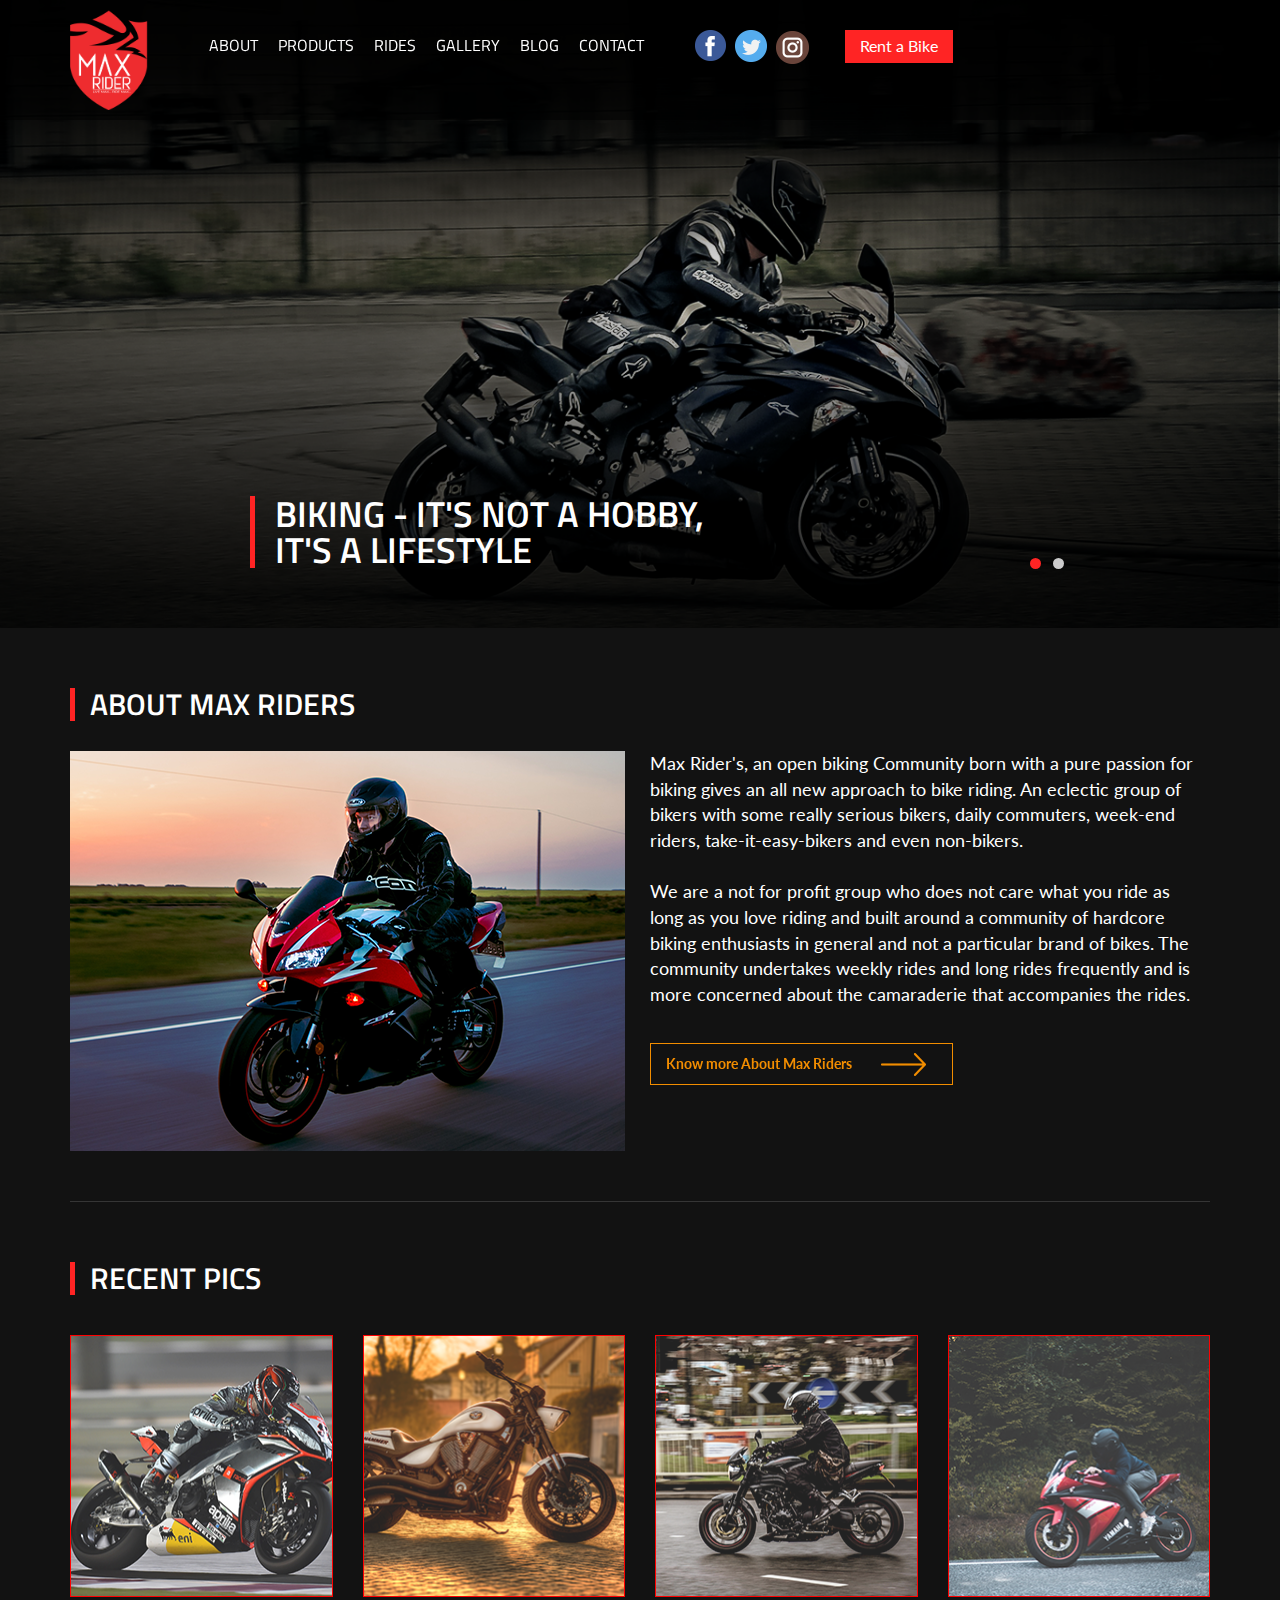
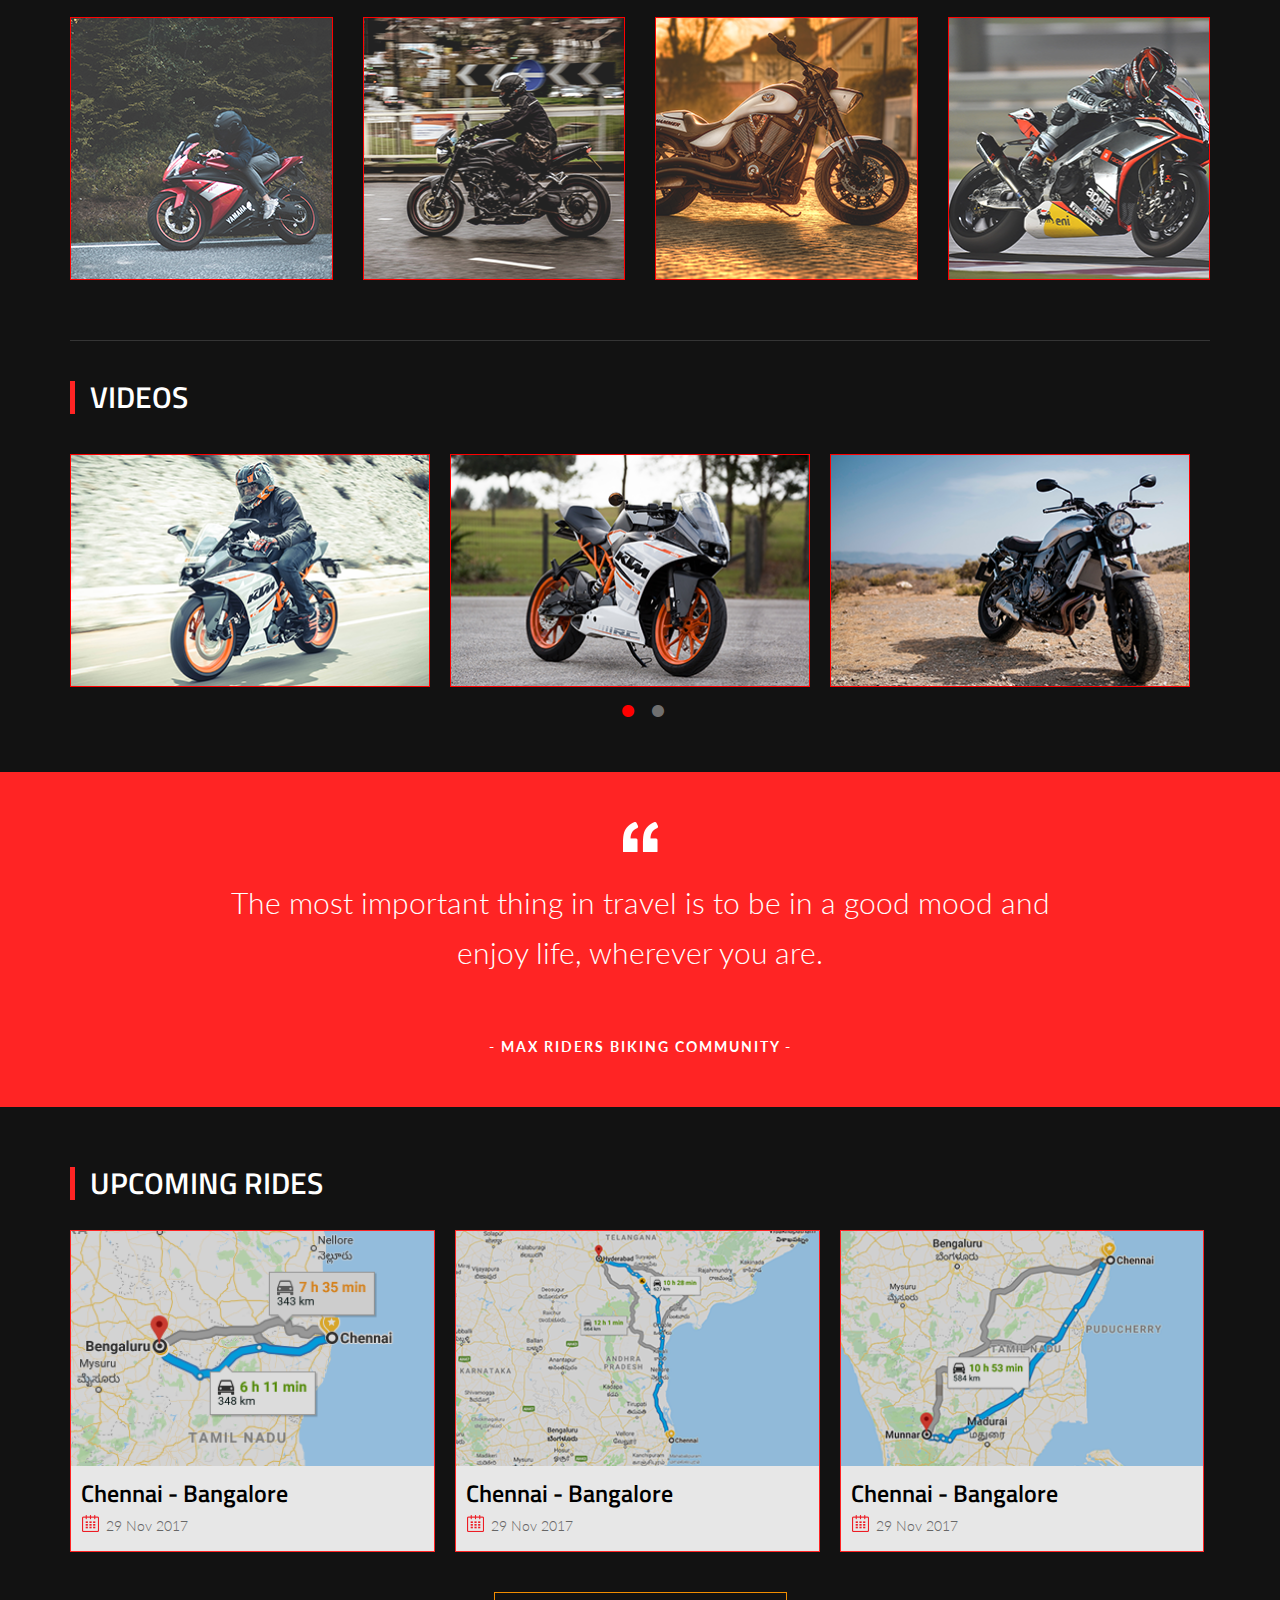
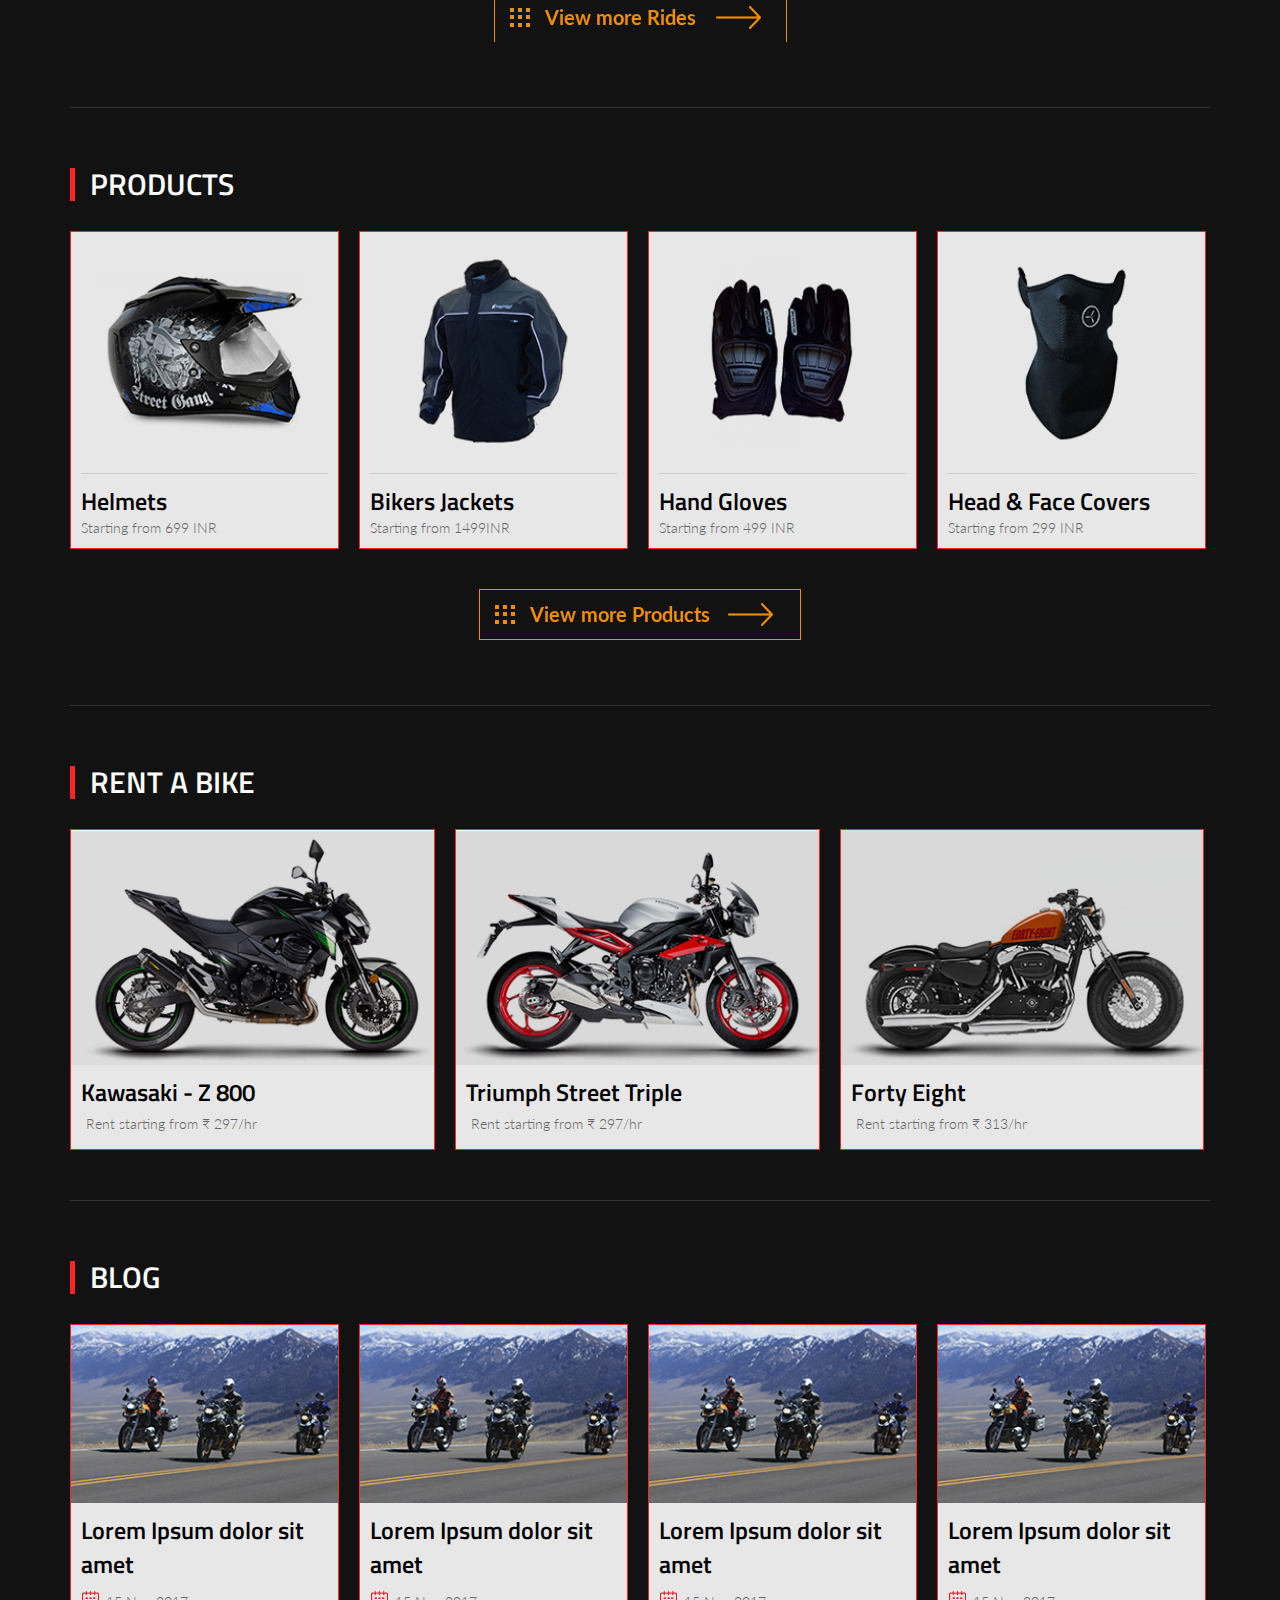
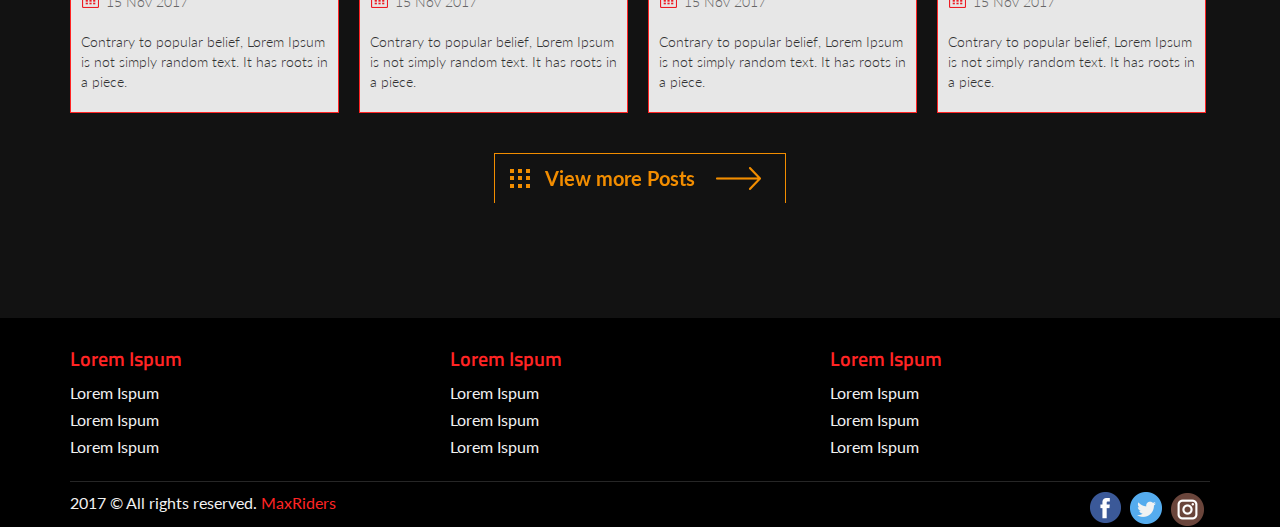
==== commit 1acc98a5: "Add files via upload" ====
--- a/max-riders/index.html
+++ b/max-riders/index.html
@@ -17,9 +17,8 @@
     <!-- fonts -->
 
     <link href="css/bootstrap.min.css" rel="stylesheet" type="text/css">
-    <link rel="stylesheet" type="text/css" href="css/slider.css"/>
-    <link rel="stylesheet" type="text/css" href="css/slider.css"/>
-    <link rel="stylesheet" type="text/css" href="css/slider.css"/>
+    <link rel="stylesheet" type="text/css" href="css/slick.css"/>
+    <link rel="stylesheet" type="text/css" href="css/slick-theme.css"/>
 
     <link href="css/flexslider.css" rel="stylesheet" type="text/css">
     <link href="css/swipebox.css" rel="stylesheet" type="text/css">
@@ -111,42 +110,42 @@
         	<section class="about-sec">
         		<h4 class="sec-title">RECENT PICS</h4>
         		<div class="row">
-		          <div class="col-md-3">
+		          <div class="col-md-3 col-sm-6 col-xs-6">
 		              <div class="card">
 		                <div class="card-head"><a rel="gallery-1" href="images/pic1.png" class="swipebox" title="pic"><img src="images/pic1.png"></a></div>
 		              </div>  
 		          </div>  
-		          <div class="col-md-3">
+		          <div class="col-md-3 col-sm-6 col-xs-6">
 		              <div class="card">
 		                <div class="card-head"><a rel="gallery-1" href="images/pic2.png" class="swipebox" title="pic"><img src="images/pic2.png"></a></div>
 		              </div>  
 		          </div> 
-		          <div class="col-md-3">
+		          <div class="col-md-3 col-sm-6 col-xs-6">
 		              <div class="card">
 		                <div class="card-head"><a rel="gallery-1" href="images/pic3.png" class="swipebox" title="pic"><img src="images/pic3.png"></a></div>
 		              </div>  
 		          </div> 
-		          <div class="col-md-3">
+		          <div class="col-md-3 col-sm-6 col-xs-6">
 		              <div class="card">
 		                <div class="card-head"><a rel="gallery-1" href="images/pic4.png" class="swipebox" title="pic"><img src="images/pic4.png"></a></div>
 		              </div>  
 		          </div> 
-		          <div class="col-md-3">
+		          <div class="col-md-3 col-sm-6 col-xs-6">
 		              <div class="card">
 		                <div class="card-head"><a rel="gallery-1" href="images/pic4.png" class="swipebox" title="pic"><img src="images/pic4.png"></a></div>
 		              </div>  
 		          </div> 
-		          <div class="col-md-3">
+		          <div class="col-md-3 col-sm-6 col-xs-6">
 		              <div class="card">
 		                <div class="card-head"><a rel="gallery-1" href="images/pic3.png" class="swipebox" title="pic"><img src="images/pic3.png"></a></div>
 		              </div>  
 		          </div> 
-		          <div class="col-md-3">
+		          <div class="col-md-3 col-sm-6 col-xs-6">
 		              <div class="card">
 		                <div class="card-head"><a rel="gallery-1" href="images/pic2.png" class="swipebox" title="pic"><img src="images/pic2.png"></a></div>
 		              </div>  
 		          </div> 
-		          <div class="col-md-3">
+		          <div class="col-md-3 col-sm-6 col-xs-6">
 		              <div class="card">
 		                <div class="card-head"><a rel="gallery-1" href="images/pic1.png" class="swipebox" title="pic"><img src="images/pic1.png"></a></div>
 		              </div>  
@@ -159,29 +158,29 @@
         	<section class="video-section">  
 			<h4 class="sec-title">VIDEOS</h4>
 			    <div class="video-card">
-				  <div class="col-md-3">
-		              <div class="card">
-		                <div class="card-head"><a rel="gallery-1" href="images/pic1.png" class="swipebox" title="pic"><img src="images/pic1.png"></a></div>
-		              </div>  
-		          </div> 
-				  <div class="col-md-3">
-		              <div class="card">
-		                <div class="card-head"><a rel="gallery-1" href="images/pic1.png" class="swipebox" title="pic"><img src="images/pic1.png"></a></div>
-		              </div>  
-		          </div> 
-				  <div class="col-md-3">
-		              <div class="card">
-		                <div class="card-head"><a rel="gallery-1" href="images/pic1.png" class="swipebox" title="pic"><img src="images/pic1.png"></a></div>
-		              </div>  
-		          </div> 
-				  <div class="col-md-3">
-		              <div class="card">
-		                <div class="card-head"><a rel="gallery-1" href="images/pic1.png" class="swipebox" title="pic"><img src="images/pic1.png"></a></div>
-		              </div>  
-		          </div> 
-				  <div class="col-md-3">
-		              <div class="card">
-		                <div class="card-head"><a rel="gallery-1" href="images/pic1.png" class="swipebox" title="pic"><img src="images/pic1.png"></a></div>
+				  <div class="">
+		              <div class="card">
+		                <div class="card-head"><a class="swipebox-video" rel="vimeo" href="https://www.youtube.com/watch?v=O8z7pnQ0eKc"><img src="images/video1.png"><div class="video-overlay"></div></a></div>
+		              </div>  
+		          </div> 
+				  <div class="">
+		              <div class="card">
+		                <div class="card-head"><a class="swipebox-video" rel="vimeo" href="https://www.youtube.com/watch?v=M3g3qaeJAvg"><img src="images/video2.png"><div class="video-overlay"></div></a></div>
+		              </div>  
+		          </div> 
+				  <div class="">
+		              <div class="card">
+		                <div class="card-head"><a class="swipebox-video" rel="vimeo" href="https://youtu.be/M3g3qaeJAvg"><img src="images/video3.png"><div class="video-overlay"></div><div class="video-overlay"></div></a></div>
+		              </div>  
+		          </div> 
+				  <div class="">
+		              <div class="card">
+		                <div class="card-head"><a class="swipebox-video" rel="vimeo" href="https://www.youtube.com/watch?v=O8z7pnQ0eKc"><img src="images/video1.png"><div class="video-overlay"></div></a></div>
+		              </div>  
+		          </div> 
+				  <div class="">
+		              <div class="card">
+		                <div class="card-head"><a class="swipebox-video" rel="vimeo" href="https://youtu.be/M3g3qaeJAvg"><img src="images/pic1.png"><div class="video-overlay"></div></a></div>
 		              </div>  
 		          </div> 
 				</div> 
@@ -198,16 +197,238 @@
         		</div>	
         	</div>	
         </section>
-   <!-- <div class="col-md-3">
-              <div class="card-product">
-                <div class="card-head"><img src="images/pic1.png"></div>
-                <div class="card-footer">something goes here</div>
-              </div>  
-          </div>  -->
+
+        <!-- upcoming events -->
+        <div class="container">
+        	<section class="upcoming-sec">
+        		<h4 class="sec-title">UPCOMING RIDES</h4>
+        		<div class="col-md-12">
+        			<div class="row">
+			  			<div class="column4">
+			  					<div class="upcoming-card">
+			  						<div class="card-image"><img src="images/map1.png" class="img-rsponsive"> </div>	
+			  						<div class="card-content">
+			  							<span class="title">Chennai - Bangalore</span>
+			  							<span class="date">29 Nov 2017</span>
+
+			  						</div>	
+			  					</div>	
+		  				</div>
+			  			<div class="column4">
+			  					<div class="upcoming-card">
+			  						<div class="card-image"><img src="images/map2.png" class="img-rsponsive"> </div>	
+			  						<div class="card-content">
+			  							<span class="title">Chennai - Bangalore</span>
+			  							<span class="date">29 Nov 2017</span>
+
+			  						</div>	
+			  					</div>	
+			  			</div>
+		  				<div class="column4">
+		  						<div class="upcoming-card">
+			  						<div class="card-image"><img src="images/map3.png" class="img-rsponsive"> </div>	
+			  						<div class="card-content">
+			  							<span class="title">Chennai - Bangalore</span>
+			  							<span class="date">29 Nov 2017</span>
+
+			  						</div>	
+		  						</div>		
+		  				</div>
+	  				</div>
+
+		  				<div class="button-row">
+		  					<a href="#" class="upcoming-button hvr-sweep-to-right">View more Rides</a>
+
+		  				</div>	
+	  			</div>
+        	</section>	
+        </div>	
+
+        <!-- upcoming events -->
+         <!-- products section -->
+        <div class="container">
+        	<section class="products-sec">
+        		<h4 class="sec-title">PRODUCTS</h4>
+        		<div class="col-md-12">
+        			<div class="row">
+			  			<div class="column3">
+			  					<div class="product-card ">
+			  						<div class="card-image"><img src="images/product1.png" class="img-rsponsive"> </div>	
+			  						<div class="card-content">
+			  							<span class="title">Helmets</span>
+			  							<span class="grey-text">Starting from 699 INR</span>
+
+			  						</div>	
+			  						<!-- hover overlay -->
+			  						<div class="overlay">
+									   <div class="card-content">
+			  							<span class="title">Helmets</span>
+			  							<span class="grey-text">Starting from 699 INR</span>
+			  							</div>	
+									</div>
+
+			  					</div>	
+		  				</div>
+			  			<div class="column3">
+			  					<div class="product-card">
+			  						<div class="card-image"><img src="images/product2.png" class="img-rsponsive"> </div>	
+			  						<div class="card-content">
+			  							<span class="title">Bikers Jackets</span>
+			  							<span class="grey-text">Starting from 1499INR</span>
+			  						</div>	
+			  						<!-- hover overlay -->
+			  						<div class="overlay">
+									   <div class="card-content">
+			  							<span class="title">Bikers Jackets</span>
+			  							<span class="grey-text">Starting from 1499INR</span>
+			  							</div>	
+									</div>
+			  					</div>	
+			  			</div>
+		  				<div class="column3">
+		  						<div class="product-card">
+			  						<div class="card-image"><img src="images/product3.png" class="img-rsponsive"> </div>	
+			  						<div class="card-content">
+			  							<span class="title">Hand Gloves</span>
+			  							<span class="grey-text">Starting from 499 INR</span>
+			  						</div>	
+			  						<!-- hover overlay -->
+			  						<div class="overlay">
+									   <div class="card-content">
+			  							<span class="title">Hand Gloves</span>
+			  							<span class="grey-text">Starting from 499 INR</span>
+			  							</div>	
+									</div>
+		  						</div>		
+		  				</div>
+		  				<div class="column3">
+		  						<div class="product-card">
+			  						<div class="card-image"><img src="images/product4.png" class="img-rsponsive"> </div>	
+			  						<div class="card-content">
+			  							<span class="title">Head &amp; Face Covers</span>
+			  							<span class="grey-text">Starting from 299 INR</span>
+			  						</div>	
+			  						<!-- hover overlay -->
+			  						<div class="overlay">
+									   <div class="card-content">
+			  							<span class="title">Head &amp; Face Covers</span>
+			  							<span class="grey-text">Starting from 299 INR</span>
+			  							</div>	
+									</div>
+		  						</div>		
+		  				</div>
+	  				</div>
+	  				<div class="button-row">
+		  					<a href="#" class="upcoming-button hvr-sweep-to-right">View more Products</a>
+
+		  				</div>	
+	  			</div>
+        	  	</div>
+        	</section>	
+
+        	<!-- rent a bike -->
+        	<div class="container">
+        	<section class="upcoming-sec">
+        		<h4 class="sec-title">RENT A BIKE</h4>
+        		<div class="col-md-12">
+        			<div class="row">
+		  			<div class="column4">
+		  					<div class="upcoming-card">
+		  						<div class="card-image"><img src="images/z-800.png" class="img-rsponsive"> </div>	
+		  						<div class="card-content">
+		  							<span class="title">Kawasaki - Z 800</span>
+		  							<span class="grey-text">Rent starting from ₹ 297/hr</span>
+
+		  						</div>	
+		  					</div>	
+	  				</div>
+		  			<div class="column4">
+		  					<div class="upcoming-card">
+		  						<div class="card-image"><img src="images/triump.png" class="img-rsponsive"> </div>	
+		  						<div class="card-content">
+		  							<span class="title">Triumph Street Triple</span>
+		  							<span class="grey-text">Rent starting from ₹ 297/hr</span>
+
+		  						</div>	
+		  					</div>	
+		  			</div>
+		  				<div class="column4">
+		  						<div class="upcoming-card">
+			  						<div class="card-image"><img src="images/forty-eighty.png" class="img-rsponsive"> </div>	
+			  						<div class="card-content">
+			  							<span class="title">Forty Eight</span>
+			  							<span class="grey-text">Rent starting from ₹ 313/hr</span>
+
+			  						</div>	
+		  						</div>		
+		  				</div>
+	  				</div>
+	  			</div>
+        	  	</div>
+        	</section>	
+
+        	<!-- blog section -->
+
+        	<div class="container">
+        		<section class="blog-sec">
+        			<h4 class="sec-title">BLOG</h4>
+        			<div class="col-md-12">
+        			<div class="row">
+			  			<div class="column3">
+			  					<div class="blog-card ">
+			  						<div class="card-image"><img src="images/blog.png" class="img-rsponsive"> </div>	
+			  						<div class="card-content">
+			  							<span class="title">Lorem Ipsum dolor sit amet</span>
+			  							<span class="date">15 Nov 2017</span>
+			  							<span class="blog-text">Contrary to popular belief, Lorem Ipsum is not simply random text. It has roots in a piece.</span>
+
+			  						</div>	  					
+			  					</div>	
+		  				</div>
+			  			<div class="column3">
+			  					<div class="blog-card ">
+			  						<div class="card-image"><img src="images/blog.png" class="img-rsponsive"> </div>	
+			  						<div class="card-content">
+			  							<span class="title">Lorem Ipsum dolor sit amet</span>
+			  							<span class="date">15 Nov 2017</span>
+			  							<span class="blog-text">Contrary to popular belief, Lorem Ipsum is not simply random text. It has roots in a piece.</span>
+
+			  						</div>	  					
+			  					</div>	
+			  			</div>
+		  				<div class="column3">
+		  						<div class="blog-card ">
+			  						<div class="card-image"><img src="images/blog.png" class="img-rsponsive"> </div>	
+			  						<div class="card-content">
+			  							<span class="title">Lorem Ipsum dolor sit amet</span>
+			  							<span class="date">15 Nov 2017</span>
+			  							<span class="blog-text">Contrary to popular belief, Lorem Ipsum is not simply random text. It has roots in a piece.</span>
+
+			  						</div>	  					
+			  					</div>		
+		  				</div>
+		  				<div class="column3">
+		  						<div class="blog-card ">
+			  						<div class="card-image"><img src="images/blog.png" class="img-rsponsive"> </div>	
+			  						<div class="card-content">
+			  							<span class="title">Lorem Ipsum dolor sit amet</span>
+			  							<span class="date">15 Nov 2017</span>
+			  							<span class="blog-text">Contrary to popular belief, Lorem Ipsum is not simply random text. It has roots in a piece.</span>
+
+			  						</div>	  					
+			  					</div>	
+		  				</div>
+	  				</div>
+	  				<div class="button-row">
+	  					<a href="#" class="upcoming-button hvr-sweep-to-right">View more Posts</a>
+	  				</div>	
+	  			  </div>
+        		</section>
+        	</div>
     <footer>
       <div class="container">
         <div class="footer-menu">
-        	<div class="col-md-4">
+        	<div class="col-md-4 col-sm-4">
         		<div class="row">
         		<h5 class="menu-title">Lorem Ispum</h5>
         		<ul class="foot-list">
@@ -217,7 +438,7 @@
         		</ul>	
         		</div>
         	</div>
-        	<div class="col-md-4">
+        	<div class="col-md-4 col-sm-4">
         		<div class="row">
         		<h5 class="menu-title">Lorem Ispum</h5>
         		<ul class="foot-list">
@@ -227,7 +448,7 @@
         		</ul>
         		</div>	
         	</div>
-        	<div class="col-md-4">
+        	<div class="col-md-4 col-sm-4">
         		<div class="row">
         		<h5 class="menu-title">Lorem Ispum</h5>
         		<ul class="foot-list">
@@ -284,13 +505,12 @@
 
 });
 
-$('.video-card').slick({
-  slidesToShow: 4,
-  slidesToScroll: 5,
-  autoplay: true,
-  autoplaySpeed: 2000,
-  arrows:false,
-  dots:true,
+$('.video-card ').slick({
+  	dots: true,
+	slidesToShow: 3,
+slidesToScroll: 4,
+arrows:false,
+autoplay:true,
 responsive: [
     {
       breakpoint: 1024,
@@ -327,6 +547,8 @@
 	} );
 
 } )( jQuery );
+
+$( '.swipebox-video' ).swipebox();
 </script>
 
 </body>
--- a/max-riders/css/swipebox.css
+++ b/max-riders/css/swipebox.css
@@ -174,11 +174,11 @@
 
 .swipebox-no-touch #swipebox-overlay.rightSpring #swipebox-slider {
   -webkit-animation: rightSpring 0.3s;
-          animation: rightSpring 0.3s;
+          animation: fade 0.3s;
 }
 .swipebox-no-touch #swipebox-overlay.leftSpring #swipebox-slider {
   -webkit-animation: leftSpring 0.3s;
-          animation: leftSpring 0.3s;
+          animation: fade 0.3s;
 }
 
 .swipebox-touch #swipebox-container:before, .swipebox-touch #swipebox-container:after {
@@ -216,9 +216,9 @@
     left: 0;
   }
 
-  50% {
-    left: -30px;
-  }
+  /*50% {
+   left: -30px;
+  }*/
 
   100% {
     left: 0;
@@ -230,9 +230,9 @@
     left: 0;
   }
 
-  50% {
-    left: -30px;
-  }
+   /*50% {
+   left: -30px;
+  } */
 
   100% {
     left: 0;
@@ -243,9 +243,9 @@
     left: 0;
   }
 
-  50% {
+   /*50% {
     left: 30px;
-  }
+  } */
 
   100% {
     left: 0;
@@ -256,9 +256,9 @@
     left: 0;
   }
 
-  50% {
+   /*50% {
     left: 30px;
-  }
+  } */
 
   100% {
     left: 0;
--- a/max-riders/css/style.css
+++ b/max-riders/css/style.css
@@ -3,9 +3,9 @@
 body{font-family: 'Lato', sans-serif;font-family: 'Titillium Web', sans-serif;background: #121212}
 .col-centered{float:none !important;margin:0 auto;}
 .center{margin:0 auto;display:block;}
-.navbar-brand{float:left;padding:35px 15px;font-size:18px;line-height:20px;width:200px;height:50px;background-image:url(../images/logo.png);background-repeat:no-repeat;background-position:center;background-size:contain;}
-nav.navbar.navbar-default{background:rgba(0,0,0,.5);border:none;margin-bottom:0px;border-radius:0;padding: 20px 0px;}
-.navbar>.container .navbar-brand{margin-left:unset;}
+.navbar-brand{float:left;padding:35px 15px;font-size:18px;line-height:20px;width:78px;height:100px;background-image:url(../images/logo.png);background-repeat:no-repeat;background-position:center;background-size:cover;}
+nav.navbar.navbar-default{background:rgba(0,0,0,.5);border:none;margin-bottom:0px;border-radius:0;padding: 10px 0px;}
+.navbar>.container .navbar-brand{margin-left:unset;margin-right: 50px;}
 .social-menu {display: inline;float: left;margin: 20px 0px; }
 ul.social-list { list-style: none;}
 ul.social-list li {float: left;width: 40px;height: 35px;padding-right: 5px; }
@@ -71,6 +71,73 @@
 .card-product:hover .card-head img{transition: 0.2s ease;background: red;z-index: 15}
 .card-head img{width: 100%;transition: 0.2s ease;}
 
+/*video section*/
+.video-card .card{width:360px;height:233px;position: relative;}
+section.video-section { padding: 30px 0px 20px;}
+.video-card .card .video-overlay{position: absolute;content: "";background: url(../images/video-hover-icon.png)no-repeat center;background-color: rgba(0,0,0,.8);width: 100%;transition: 0.5s ease;top: 0;bottom: 0;display: none;}
+.video-card .card:hover .video-overlay{transition: 0.5s ease;display: block;}
+
+/*upcoming section*/
+.upcoming-sec{padding: 50px 0px ;border-bottom: 1px solid #353535;}
+.upcoming-card {border: 1px solid #ff2424;display: block;overflow: auto;}
+.upcoming-card .card-image img { width: 100%;}
+.upcoming-card .card-content { background: #e7e7e7;padding: 10px 10px;transition: 0.2s ease}
+.upcoming-card .card-content .title{color: #000;font-size: 24px;font-weight: 600;font-family: 'Titillium Web', sans-serif;display: block; }
+.upcoming-card .card-content .date{transition:0.2s ease;color: #666;font-size: 14px;font-weight: 300;font-family: 'Lato', sans-serif;display: block;padding: 5px 0 5px 25px;background: url(../images/date-icon.png)no-repeat 0 3px ; }
+.upcoming-card .card-content .grey-text{transition:0.2s ease;color: #666;font-size: 14px;font-weight: 300;font-family: 'Lato', sans-serif;display: block;padding: 5px 0 5px 5px;}
+.upcoming-sec .column4:first-child{margin: 0px 10px 0px 0px }
+.upcoming-sec .column4{margin: 0px 10px 0px 10px }
+.upcoming-sec .column4:last-child{margin: 0px 0px 0px 10px }
+.column4 {width: 32%;float: left;}
+.upcoming-card:hover .card-content {background: #ff2424;display: block;transition: 0.2s ease;}
+.upcoming-card:hover .card-content .date{color: #000;background: url(../images/date-icon-black.png)no-repeat 0 3px ; transition: 0.2s ease}
+.upcoming-card:hover .card-content .grey-text{color: #000; transition: 0.2s ease}
+.button-row { margin: 40px 0px 15px;display: block;overflow: auto;clear: both;text-align: center;}
+a.upcoming-button {font-size: 20px;padding:10px 90px 10px 50px;border: 1px solid #f28d00;color: #f28d00;font-family: 'Lato', sans-serif;font-weight: 700;background: url(../images/button-icon.png) no-repeat 90% center,url(../images/button-icon-more.png) no-repeat 15px center;display: inline-block;}
+a.upcoming-button.hvr-sweep-to-right {display: inline-block;vertical-align: middle;-webkit-transform: perspective(1px) translateZ(0);transform: perspective(1px) translateZ(0);box-shadow: 0 0 1px transparent;position: relative;-webkit-transition-property: color;transition-property: color;-webkit-transition-duration: 0.2s;transition-duration: 0.2s;}
+a.upcoming-button.hvr-sweep-to-right:before { content: "";position: absolute;z-index: -1;top: 0;left: 0;right: 0;bottom: 0;background-color: #f28d00;background: url(../images/button-icon-white.png) no-repeat 90% center,url(../images/button-icon-more-white.png) no-repeat 15px center #f28d00;-webkit-transform: scaleX(0);transform: scaleX(0);-webkit-transform-origin: 0 50%;transform-origin: 0 50%;-webkit-transition-property: transform;transition-property: transform;-webkit-transition-duration: 0.2s;transition-duration: 0.2s;-webkit-transition-timing-function: ease-out;transition-timing-function: ease-out;}
+a.upcoming-button.hvr-sweep-to-right:hover, a.upcoming-button.hvr-sweep-to-right:focus, a.upcoming-button.hvr-sweep-to-right:active {color: white;text-decoration: none;}
+a.upcoming-button.hvr-sweep-to-right:hover:before, a.upcoming-button.hvr-sweep-to-right:focus:before, a.upcoming-button.hvr-sweep-to-right:active:before {-webkit-transform: scaleX(1); transform: scaleX(1);}
+
+/*products section*/
+.column3 { width: 23.6%;float: left;}
+.products-sec{padding: 50px 0px ;border-bottom: 1px solid #353535;}
+.product-card {border: 1px solid #ff2424;display: block;overflow: auto;background: #e7e7e7;position: relative;}
+.product-card .card-image img { width: 100%;}
+.product-card .card-content { background: #e7e7e7;margin: 0px 10px;padding:10px 0px;transition: 0.2s ease;border-top: 1px solid #ccc;}
+.product-card .card-content .title{color: #000;font-size: 24px;font-weight: 600;font-family: 'Titillium Web', sans-serif;display: block; }
+.product-card .card-content .grey-text { display: block;font-size: 14px; color: #666;font-weight: 300;font-family: 'Lato', sans-serif;transition: 0.5s ease}
+.products-sec .column3:first-child{margin: 0px 10px 0px 0px }
+.products-sec .column3{margin: 0px 10px 0px 10px }
+.products-sec .column3:last-child{margin: 0px 0px 0px 10px }
+
+.overlay .card-content { position: absolute; width: 100%; margin: 0; padding: 10px 10px; bottom: 0;background: transparent;}
+.product-card:hover .overlay {top: 0;height: 100%;}
+.product-card:hover .overlay {top: 0;height: 100%;}
+.product-card:hover .card-content .title{color: #fff;transition: 0.5s ease;z-index: 5}
+.product-card:hover .card-content .grey-text {color: #fff;transition: 0.5s ease}
+.overlay {position: absolute;top: 100%;left: 0;right: 0;background-color: rgba(255,57,57,0.8);overflow: hidden;width: 100%;height:0;transition: .5s ease;}
+
+
+/*blog section*/
+.blog-sec{padding: 50px 0px 100px;}
+.blog-sec .column3:first-child{margin: 0px 10px 0px 0px }
+.blog-sec .column3{margin: 0px 10px 0px 10px }
+.blog-sec .column3:last-child{margin: 0px 0px 0px 10px }
+
+.blog-card {border: 1px solid #ff2424;display: block;overflow: auto;background: #e7e7e7;position: relative;}
+.blog-card .card-image img { width: 100%;}
+.blog-card .card-content { background: #e7e7e7;padding:10px 10px;transition: 0.2s ease;}
+.blog-card .card-content .title{color: #000;font-size: 24px;font-weight: 600;font-family: 'Titillium Web', sans-serif;display: block; transition: 0.2s ease;}
+.blog-card .card-content .blog-text { display: block;font-size: 14px; color: #333;font-weight: 300;padding:10px 0px;font-family: 'Lato', sans-serif;transition: 0.5s ease}
+.blog-card .card-content .date{transition:0.2s ease;color: #666;font-size: 14px;font-weight: 300;font-family: 'Lato', sans-serif;display: block;padding: 10px 0 10px 25px;background: url(../images/date-icon.png)no-repeat 0 8px ; }
+.blog-card:hover .title{color: #ff2424;transition: 0.2s ease;}
+
+
+
+
+
+
 @media(max-width:1600px){
 }
 @media(max-width:1440px){
@@ -100,21 +167,57 @@
 @media(min-width:801px) (max-width:991px){}
 
 @media(max-width:800px){
-.navbar-brand{float:left;padding:32px 0px;font-size:18px;line-height:20px;width:180px;height:29px;}
+.navbar-brand{float:left;padding:32px 0px;font-size:18px;line-height:20px;width:80px;height:29px;}
 nav.navbar.navbar-default .nav li a{color:#fff;font-size:11px;padding:0px 5px;margin:10px 0px;}
+p.flex-caption{margin-left: 100px;}
+span.about-content { padding: 30px 0px;}
+.video-card .card { width: 329px;height: 235px;}
+span.quotes-text { padding: 25px 100px 60px;line-height: 36px;}
+nav.navbar.navbar-default{padding: 5px 0px;}
+.column4 {width: 31%;}
+.upcoming-card .card-content .title { font-size: 22px;}
+a.upcoming-button { font-size: 18px;}
+.column3 { width: 50%;}
+.products-sec .column3:last-child,.products-sec .column3:first-child,.blog-sec .column3:first-child,.blog-sec .column3:last-child{margin: unset;}
+.products-sec .column3,.blog-sec .column3{padding: 10px 10px;margin:0;}
+p.copy{text-align: center;}
+.copyrights-sec .social-menu { display: block;float: none;}
+ul.social-list { list-style: none; display: table; margin: 5px auto;}
+.social-menu { margin: 10px 0px;}
 }
 
 @media(max-width:767px){
 .navbar>.container .navbar-brand{margin-left:15px;}
 .navbar-nav li{padding:3px 0px;}
 nav.navbar.navbar-default .nav li a{border-right:none;}
+.navbar-nav { margin: 0;}
+.social-menu{display: none;}
+.rent-div {margin: 10px 5px;}
+.navbar-default .navbar-collapse, .navbar-default .navbar-form { border-color: #666;}
 }
 
 @media(max-width:667px){}
 @media(max-width:640px){}
-@media (max-width:480px){}
+@media (max-width:480px){
+	.column4 {width: 100%; margin: 10px 0 !important;}
+	.column3 {width: 100%;}
+	.products-sec .column3, .blog-sec .column3 { padding: 10px 0px; margin: 0;}
+	span.quotes-text {padding: 25px 10px 60px;line-height: 36px;font-size: 26px;}
+	.video-card .card {width: 100%; height: auto;}
+	p.flex-caption { bottom: 50px; margin-left: 50px; width: 200px;font-size: 16px;}
+	section.slider { margin-top: 74px;}
+	nav.navbar.navbar-default {background: rgba(0,0,0,1);}
+}
 @media(max-width:435px){}
-@media(max-width:414px){}
+@media(max-width:414px){
+h4.sec-title { font-size: 25px;}
+section.about-sec { padding: 25px 0px;}
+span.about-content { font-size: 16px;}
+.about-sec .col-xs-6{ width: 100%;}
+.upcoming-sec ,.products-sec ,.blog-sec{ padding: 25px 0px;}
+}
 @media(max-width:375px){}
-@media(max-width:360px){}
+@media(max-width:360px){
+	span.quotes-text { padding: 25px 10px 60px; line-height: 28px;font-size: 21px;}
+}
 @media(max-width:320px){}
